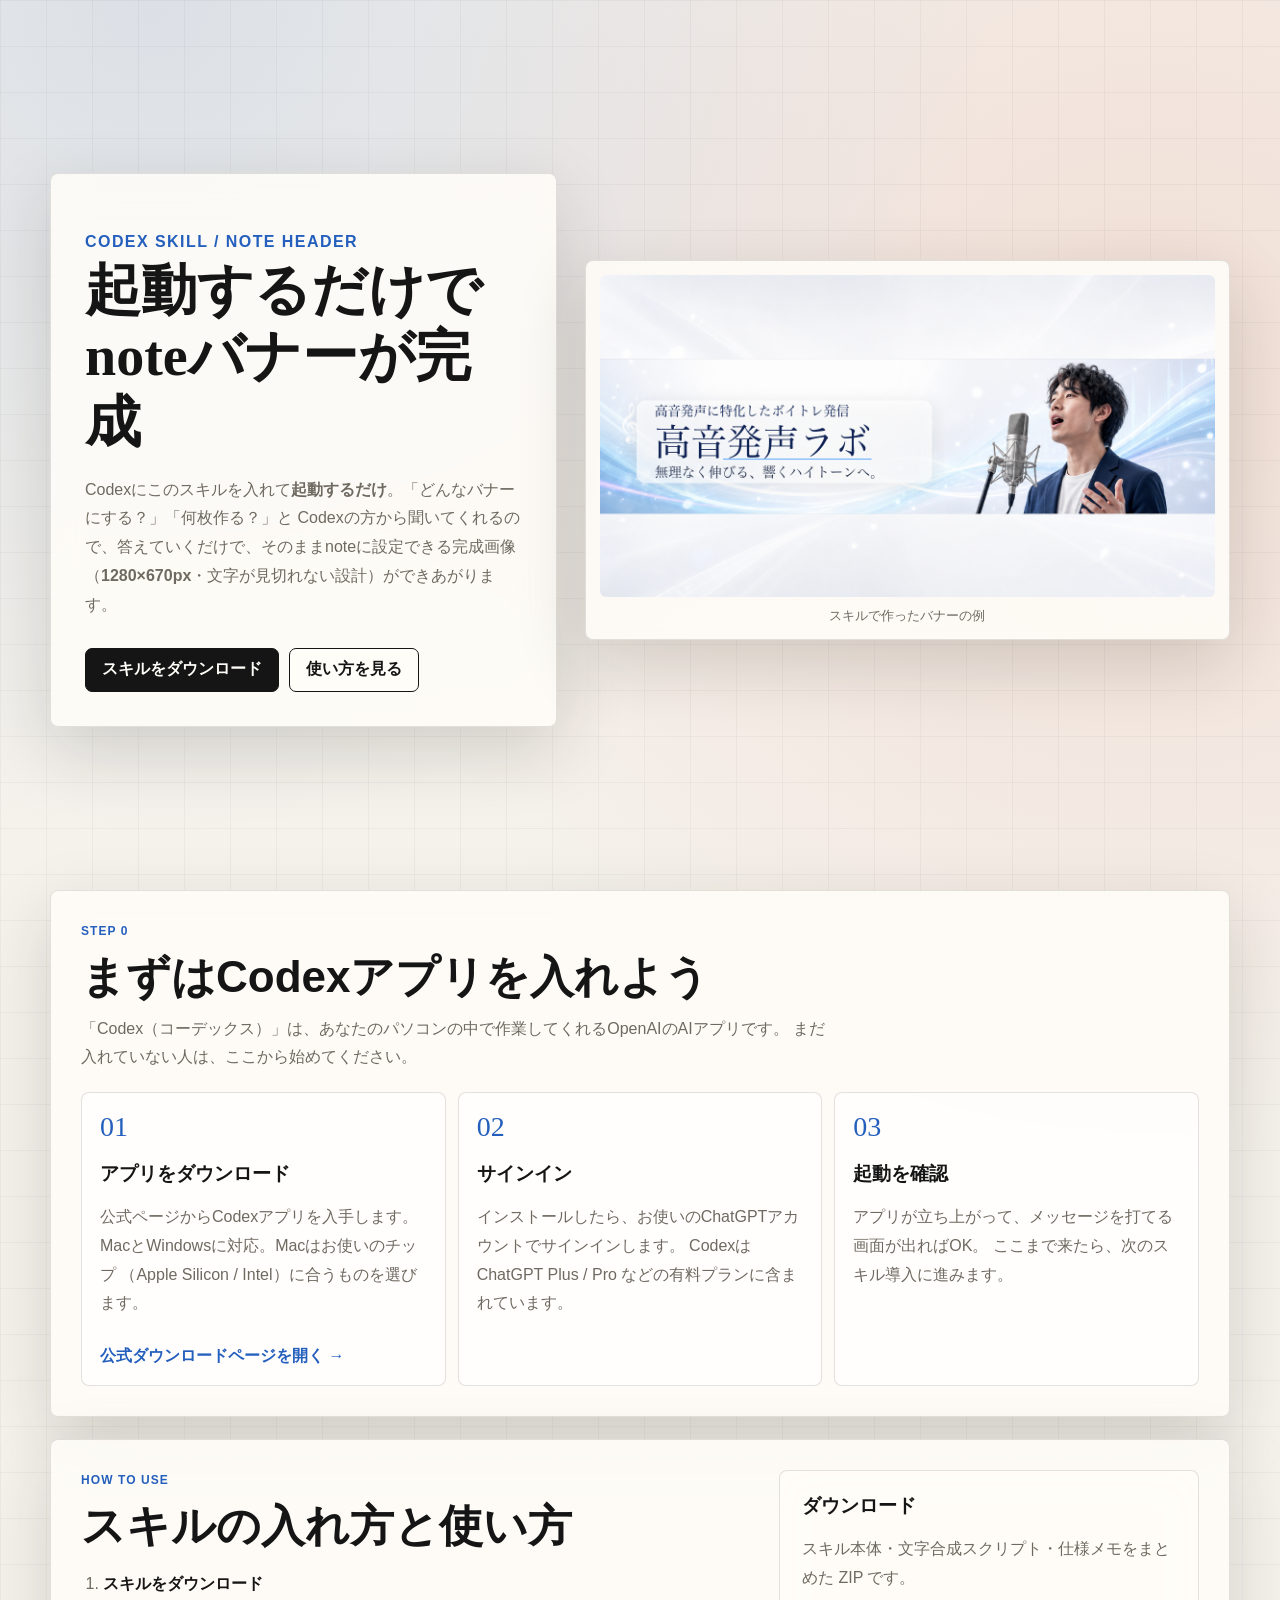
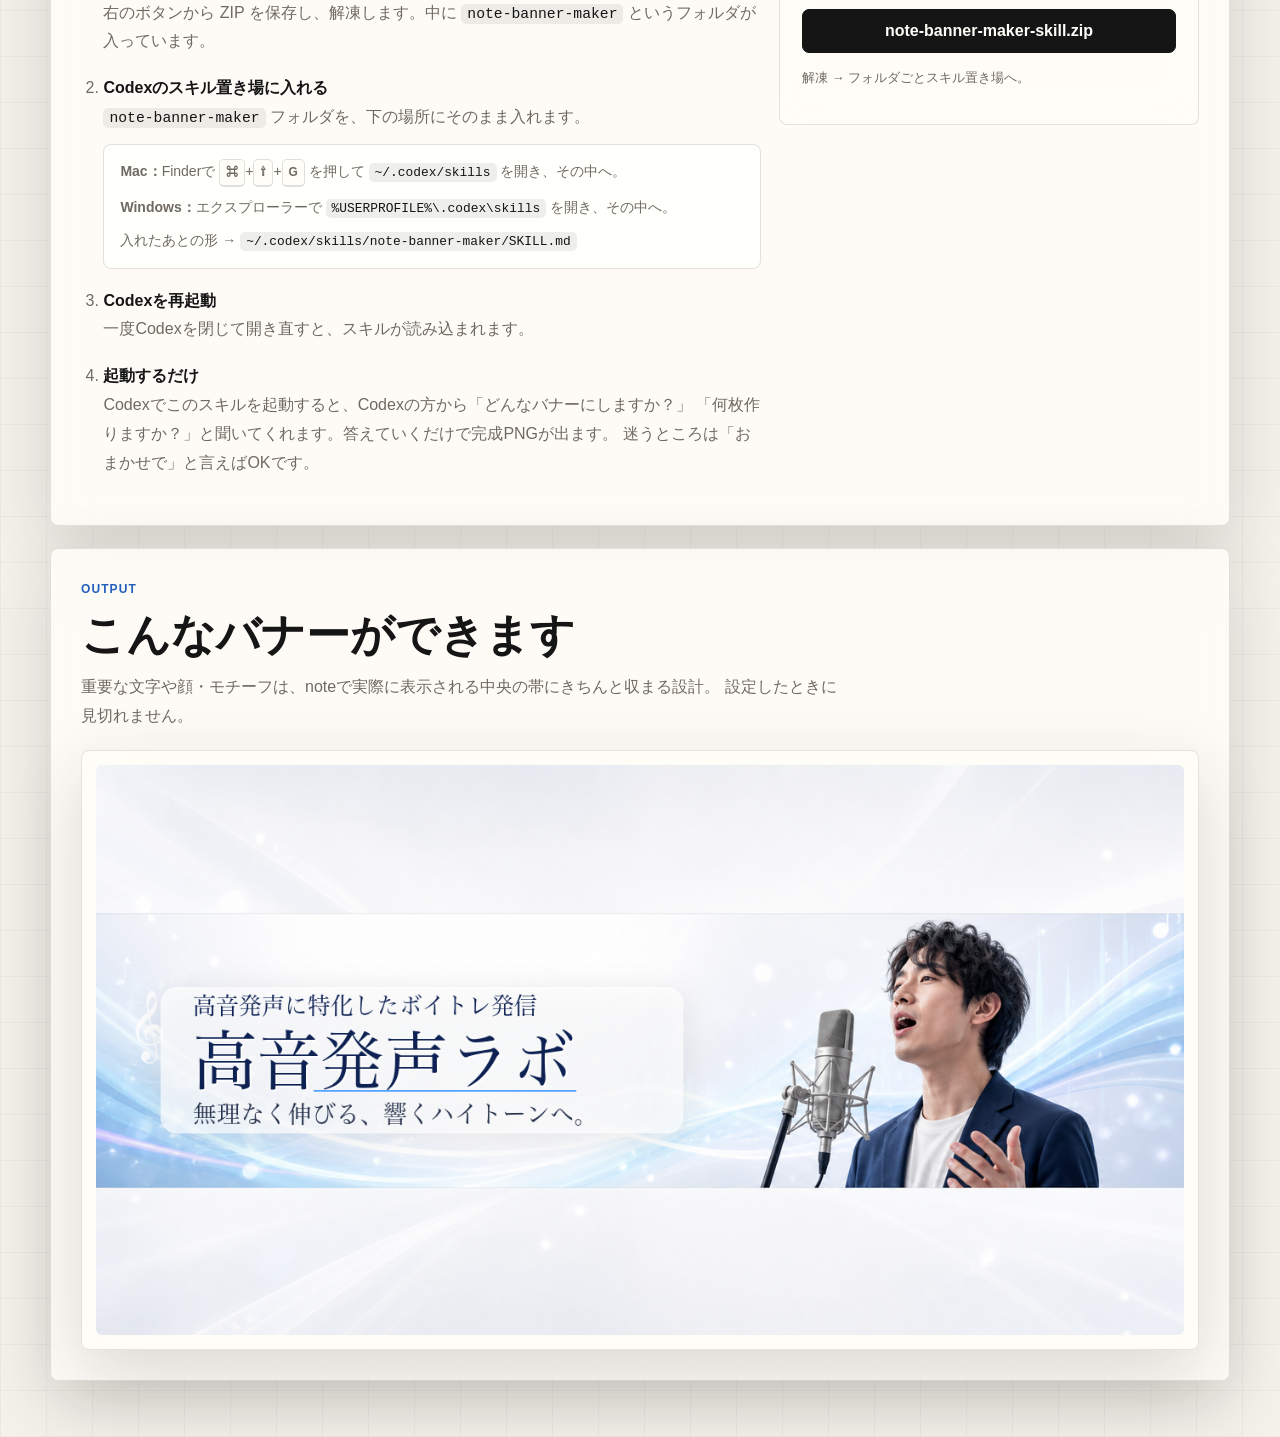
==== index.html @ 2306c365 "Make skill auto-start hearing, swap to adjusted banner, fix hero h1 スキル起動時にCodex側からヒアリング→枚数確認を始める挙動に" ====
<!doctype html>
<html lang="ja">
  <head>
    <meta charset="UTF-8" />
    <meta name="viewport" content="width=device-width, initial-scale=1.0" />
    <meta
      http-equiv="Content-Security-Policy"
      content="default-src 'self'; script-src 'none'; style-src 'self'; img-src 'self' data: blob:; object-src 'none'; base-uri 'self'; form-action 'none'"
    />
    <title>noteバナー生成 Codexスキル</title>
    <link rel="stylesheet" href="./styles.css" />
  </head>
  <body>
    <main>
      <section class="hero">
        <div class="hero-copy">
          <p class="eyebrow">Codex Skill / note Header</p>
          <h1>起動するだけで<br />noteバナーが完成</h1>
          <p>
            Codexにこのスキルを入れて<strong>起動するだけ</strong>。「どんなバナーにする？」「何枚作る？」と
            Codexの方から聞いてくれるので、答えていくだけで、そのままnoteに設定できる完成画像
            （<strong>1280×670px</strong>・文字が見切れない設計）ができあがります。
          </p>
          <div class="hero-actions">
            <a class="button dark" href="./downloads/note-banner-maker-skill.zip" download>スキルをダウンロード</a>
            <a class="button" href="#start">使い方を見る</a>
          </div>
        </div>
        <figure class="hero-preview">
          <img src="./sample-output/voice-training-sample.png" alt="noteバナー生成サンプル" />
          <figcaption>スキルで作ったバナーの例</figcaption>
        </figure>
      </section>

      <section class="section">
        <div class="section-heading">
          <p class="eyebrow">Step 0</p>
          <h2>まずはCodexアプリを入れよう</h2>
          <p class="lead">
            「Codex（コーデックス）」は、あなたのパソコンの中で作業してくれるOpenAIのAIアプリです。
            まだ入れていない人は、ここから始めてください。
          </p>
        </div>
        <div class="cards">
          <article>
            <span>01</span>
            <h3>アプリをダウンロード</h3>
            <p>
              公式ページからCodexアプリを入手します。MacとWindowsに対応。Macはお使いのチップ
              （Apple Silicon / Intel）に合うものを選びます。
            </p>
            <a class="textlink" href="https://chatgpt.com/ja-JP/codex/" target="_blank" rel="noopener noreferrer">公式ダウンロードページを開く →</a>
          </article>
          <article>
            <span>02</span>
            <h3>サインイン</h3>
            <p>
              インストールしたら、お使いのChatGPTアカウントでサインインします。
              Codexは ChatGPT Plus / Pro などの有料プランに含まれています。
            </p>
          </article>
          <article>
            <span>03</span>
            <h3>起動を確認</h3>
            <p>
              アプリが立ち上がって、メッセージを打てる画面が出ればOK。
              ここまで来たら、次のスキル導入に進みます。
            </p>
          </article>
        </div>
      </section>

      <section id="start" class="section split">
        <div>
          <p class="eyebrow">How to use</p>
          <h2>スキルの入れ方と使い方</h2>
          <ol class="steps">
            <li>
              <strong>スキルをダウンロード</strong><br />
              右のボタンから ZIP を保存し、解凍します。中に <code>note-banner-maker</code>
              というフォルダが入っています。
            </li>
            <li>
              <strong>Codexのスキル置き場に入れる</strong><br />
              <code>note-banner-maker</code> フォルダを、下の場所にそのまま入れます。
              <div class="path-box">
                <p><b>Mac：</b>Finderで <kbd>⌘</kbd>+<kbd>⇧</kbd>+<kbd>G</kbd> を押して
                <code>~/.codex/skills</code> を開き、その中へ。</p>
                <p><b>Windows：</b>エクスプローラーで
                <code>%USERPROFILE%\.codex\skills</code> を開き、その中へ。</p>
                <p class="path-note">入れたあとの形 → <code>~/.codex/skills/note-banner-maker/SKILL.md</code></p>
              </div>
            </li>
            <li>
              <strong>Codexを再起動</strong><br />
              一度Codexを閉じて開き直すと、スキルが読み込まれます。
            </li>
            <li>
              <strong>起動するだけ</strong><br />
              Codexでこのスキルを起動すると、Codexの方から「どんなバナーにしますか？」
              「何枚作りますか？」と聞いてくれます。答えていくだけで完成PNGが出ます。
              迷うところは「おまかせで」と言えばOKです。
            </li>
          </ol>
        </div>
        <div class="download-card">
          <h3>ダウンロード</h3>
          <p>スキル本体・文字合成スクリプト・仕様メモをまとめた ZIP です。</p>
          <a class="button dark full" href="./downloads/note-banner-maker-skill.zip" download>note-banner-maker-skill.zip</a>
          <p class="path-note">解凍 → フォルダごとスキル置き場へ。</p>
        </div>
      </section>

      <section class="section">
        <div class="section-heading">
          <p class="eyebrow">Output</p>
          <h2>こんなバナーができます</h2>
          <p class="lead">
            重要な文字や顔・モチーフは、noteで実際に表示される中央の帯にきちんと収まる設計。
            設定したときに見切れません。
          </p>
        </div>
        <figure class="output-preview">
          <img src="./sample-output/voice-training-sample.png" alt="完成バナーのサンプル" />
        </figure>
      </section>
    </main>
  </body>
</html>
---- styles.css ----
:root {
  --bg: #f5f2ec;
  --paper: #fffdf8;
  --ink: #151515;
  --muted: #6f6a61;
  --line: rgba(21, 21, 21, 0.12);
  --blue: #245fbd;
  --shadow: 0 24px 70px rgba(34, 28, 20, 0.16);
}

* {
  box-sizing: border-box;
}

body {
  margin: 0;
  color: var(--ink);
  background:
    linear-gradient(90deg, rgba(21, 21, 21, 0.035) 1px, transparent 1px) 0 0 / 46px 46px,
    linear-gradient(rgba(21, 21, 21, 0.035) 1px, transparent 1px) 0 0 / 46px 46px,
    radial-gradient(circle at 12% 0%, rgba(36, 95, 189, 0.12), transparent 26%),
    radial-gradient(circle at 90% 12%, rgba(211, 80, 54, 0.12), transparent 28%),
    var(--bg);
  font-family: "Hiragino Kaku Gothic ProN", "Yu Gothic", sans-serif;
}

main {
  width: min(1180px, calc(100vw - 32px));
  margin: 0 auto;
  padding: 32px 0 56px;
}

.hero {
  display: grid;
  grid-template-columns: minmax(0, 0.88fr) minmax(420px, 1.12fr);
  align-items: center;
  gap: 28px;
  min-height: calc(100vh - 64px);
}

.hero-copy,
.section,
.hero-preview,
.download-card,
.output-preview {
  border: 1px solid var(--line);
  border-radius: 8px;
  background: rgba(255, 253, 248, 0.86);
  box-shadow: var(--shadow);
  backdrop-filter: blur(18px);
}

.hero-copy {
  padding: 34px;
}

.eyebrow {
  margin: 0 0 8px;
  color: var(--blue);
  font-size: 12px;
  font-weight: 900;
  letter-spacing: 0.09em;
  text-transform: uppercase;
}

h1,
h2,
h3,
p {
  letter-spacing: 0;
}

h1 {
  margin: 0;
  font-family: Georgia, "Hiragino Mincho ProN", serif;
  font-size: clamp(32px, 5vw, 56px);
  line-height: 1.18;
  font-weight: 600;
}

h2 {
  margin: 0;
  font-size: clamp(27px, 3.5vw, 44px);
  line-height: 1.18;
}

h3 {
  margin: 0;
  font-size: 19px;
}

p,
li {
  color: var(--muted);
  line-height: 1.8;
}

.hero-copy p {
  margin: 20px 0 0;
  font-size: 16px;
}

.hero-actions {
  display: flex;
  flex-wrap: wrap;
  gap: 10px;
  margin-top: 28px;
}

.button,
button {
  display: inline-flex;
  align-items: center;
  justify-content: center;
  min-height: 44px;
  padding: 0 16px;
  border: 1px solid var(--ink);
  border-radius: 7px;
  background: var(--paper);
  color: var(--ink);
  cursor: pointer;
  font: inherit;
  font-weight: 900;
  text-decoration: none;
}

.button.dark,
button.dark {
  background: var(--ink);
  color: var(--paper);
}

.button.full {
  width: 100%;
}

.hero-preview {
  margin: 0;
  padding: 14px;
}

.hero-preview img,
.output-preview img {
  display: block;
  width: 100%;
  border-radius: 6px;
}

.hero-preview figcaption {
  margin-top: 10px;
  text-align: center;
  font-size: 13px;
  color: var(--muted);
}

.output-preview {
  margin: 18px 0 0;
  padding: 14px;
}

.section {
  margin-top: 22px;
  padding: 30px;
}

.section-heading {
  max-width: 760px;
  margin-bottom: 20px;
}

.cards {
  display: grid;
  grid-template-columns: repeat(3, 1fr);
  gap: 12px;
}

.cards article {
  display: flex;
  flex-direction: column;
  border: 1px solid var(--line);
  border-radius: 8px;
  background: rgba(255, 255, 255, 0.56);
  padding: 18px;
}

.cards span {
  display: inline-flex;
  margin-bottom: 18px;
  color: var(--blue);
  font-family: Georgia, serif;
  font-size: 28px;
}

.textlink {
  margin-top: auto;
  padding-top: 12px;
  color: var(--blue);
  font-weight: 900;
  text-decoration: none;
}

.textlink:hover {
  text-decoration: underline;
}

.split {
  display: grid;
  grid-template-columns: 1fr 420px;
  gap: 18px;
  align-items: start;
}

.steps {
  margin: 18px 0 0;
  padding-left: 1.4em;
}

.steps li {
  margin-bottom: 18px;
}

.steps strong {
  color: var(--ink);
}

.download-card {
  padding: 22px;
  box-shadow: none;
}

.lead {
  margin-top: 12px;
  font-size: 16px;
}

code {
  padding: 2px 6px;
  border-radius: 5px;
  background: rgba(21, 21, 21, 0.07);
  font-family: "SFMono-Regular", Menlo, Consolas, monospace;
  font-size: 0.92em;
  color: var(--ink);
}

kbd {
  display: inline-block;
  min-width: 20px;
  padding: 2px 6px;
  border: 1px solid var(--line);
  border-bottom-width: 2px;
  border-radius: 5px;
  background: var(--paper);
  font-family: inherit;
  font-size: 0.85em;
  font-weight: 900;
  text-align: center;
}

.path-box {
  margin-top: 12px;
  padding: 14px 16px;
  border: 1px solid var(--line);
  border-radius: 8px;
  background: rgba(255, 255, 255, 0.62);
}

.path-box p {
  margin: 0 0 8px;
  font-size: 14px;
}

.path-box p:last-child {
  margin-bottom: 0;
}

.path-note {
  color: var(--muted);
  font-size: 13px;
}

@media (max-width: 920px) {
  .hero,
  .split {
    grid-template-columns: 1fr;
  }

  .hero {
    min-height: auto;
  }

  .cards {
    grid-template-columns: 1fr;
  }
}

@media (max-width: 560px) {
  main {
    width: min(100vw - 18px, 560px);
    padding-top: 9px;
  }

  .hero-copy,
  .section {
    padding: 20px;
  }
}
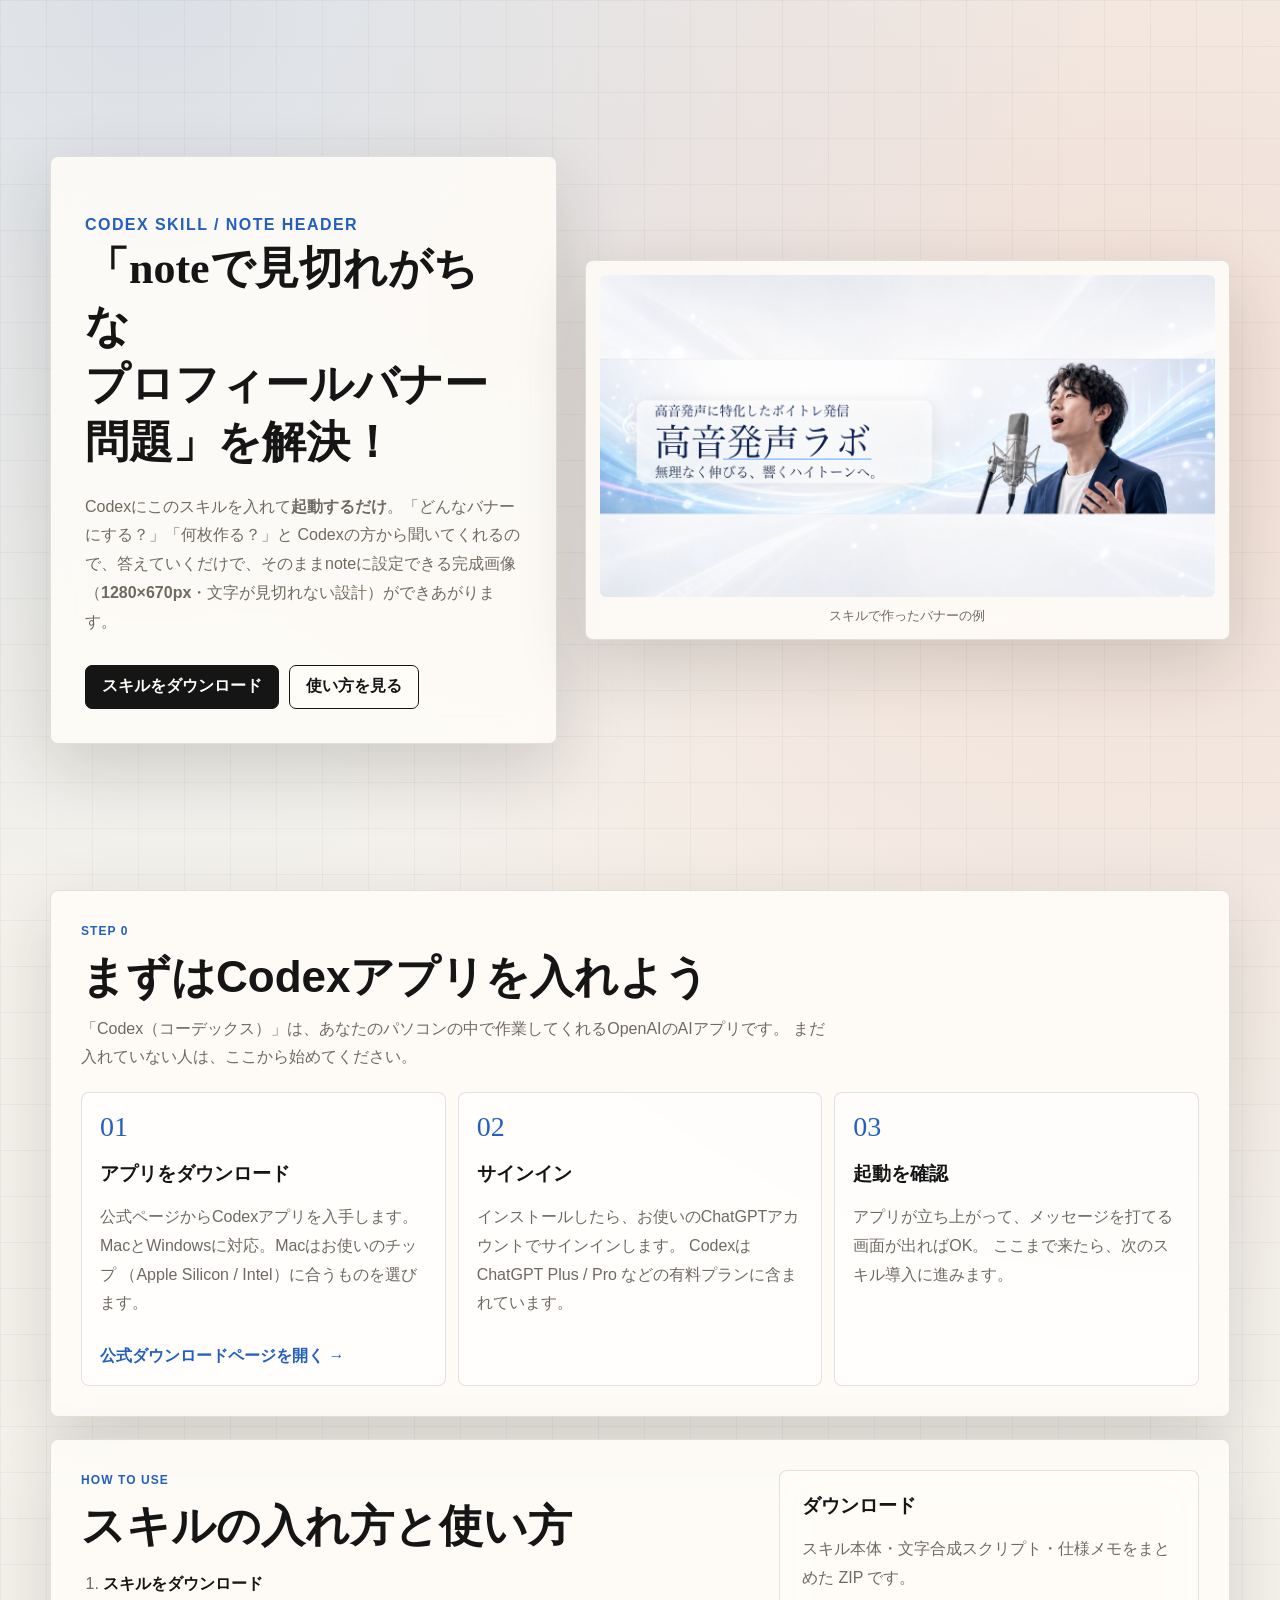
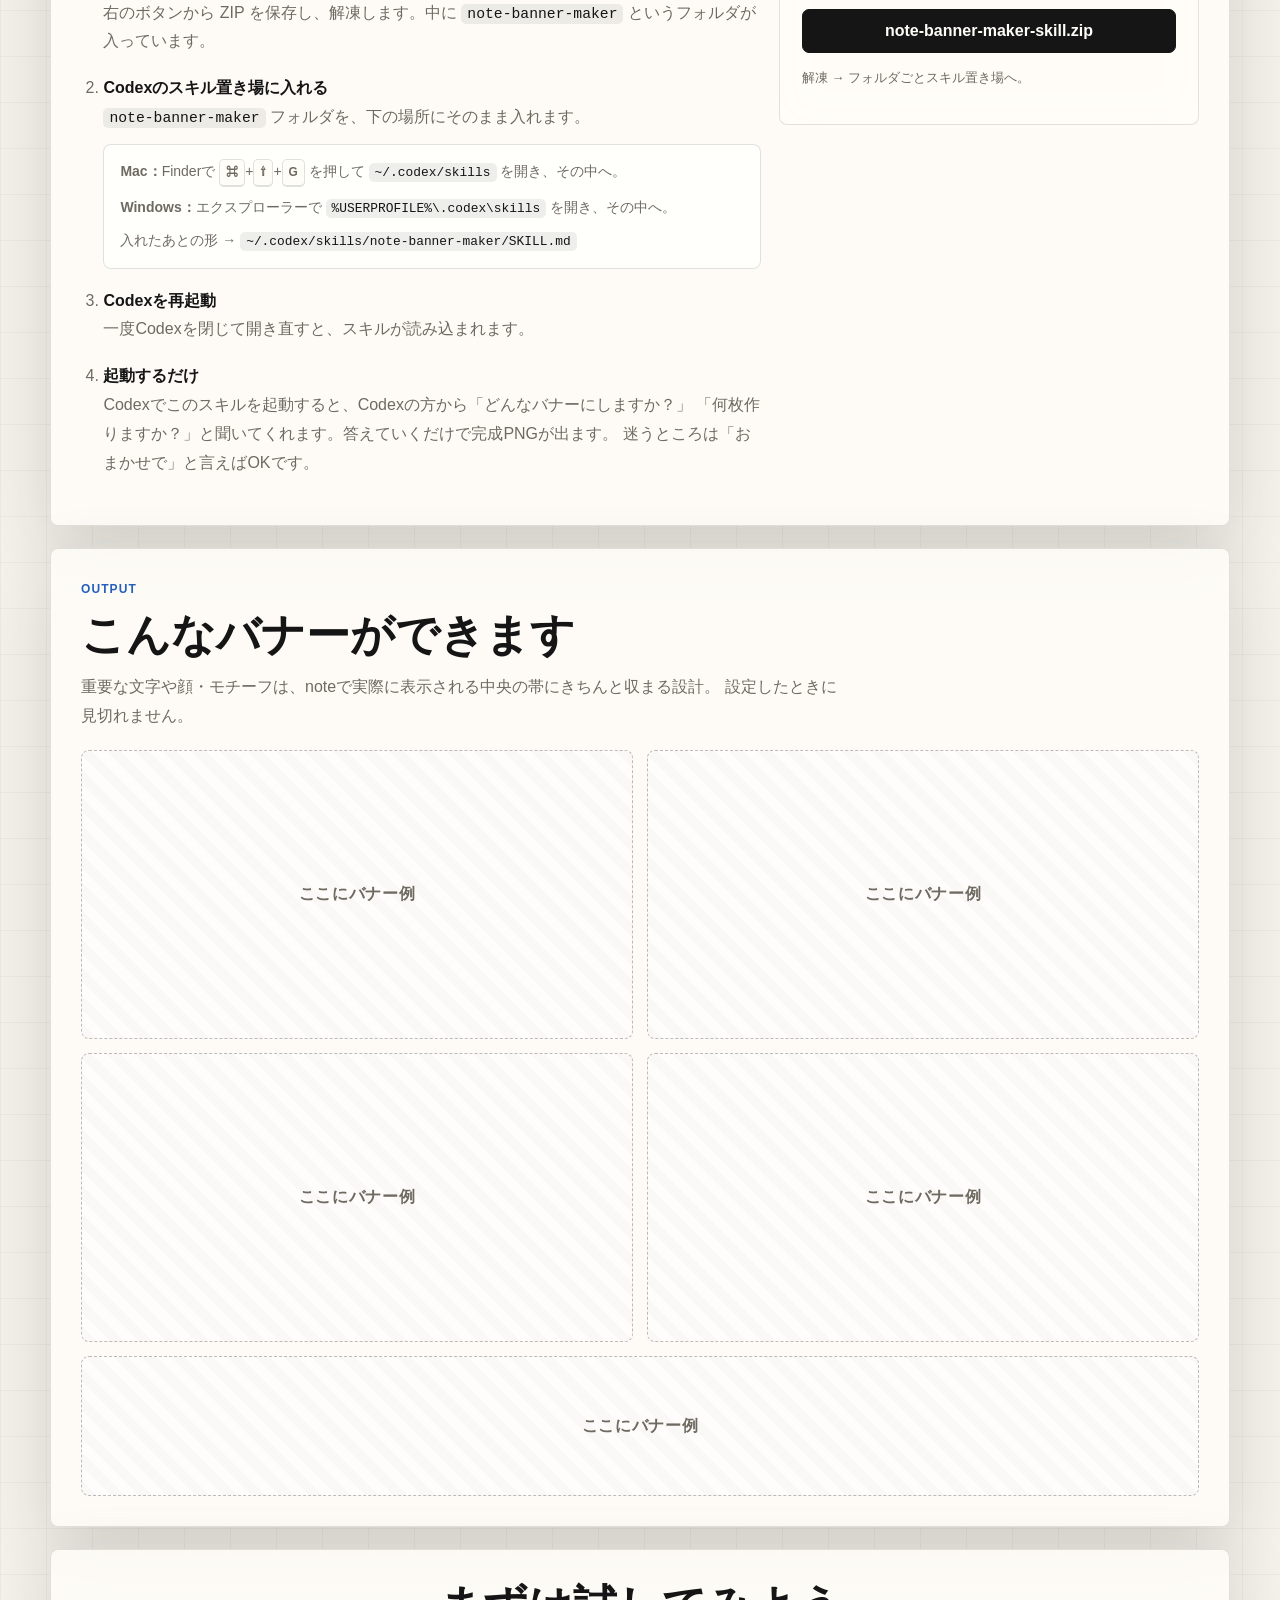
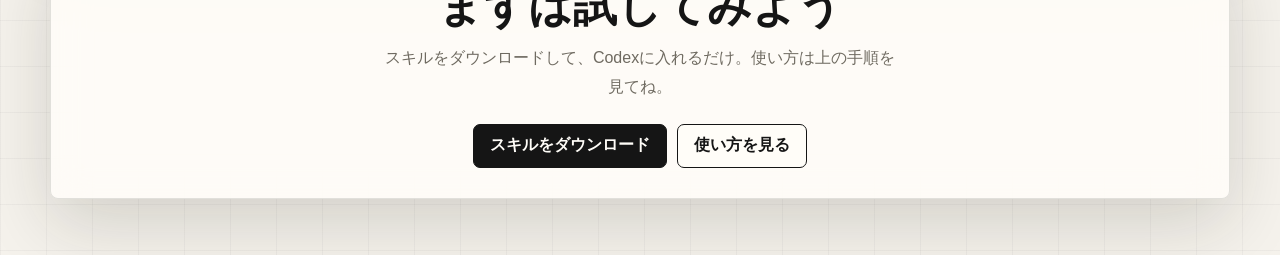
==== commit 02746276: "Update hero copy, swap output to 5-slot gallery, add closing CTA ヒーローh1を「見切れがちなバナー問題を解決」に変更。 完成サンプル1" ====
--- a/index.html
+++ b/index.html
@@ -15,7 +15,7 @@
       <section class="hero">
         <div class="hero-copy">
           <p class="eyebrow">Codex Skill / note Header</p>
-          <h1>起動するだけで<br />noteバナーが完成</h1>
+          <h1>「noteで見切れがちな<br />プロフィールバナー問題」を解決！</h1>
           <p>
             Codexにこのスキルを入れて<strong>起動するだけ</strong>。「どんなバナーにする？」「何枚作る？」と
             Codexの方から聞いてくれるので、答えていくだけで、そのままnoteに設定できる完成画像
@@ -120,9 +120,22 @@
             設定したときに見切れません。
           </p>
         </div>
-        <figure class="output-preview">
-          <img src="./sample-output/voice-training-sample.png" alt="完成バナーのサンプル" />
-        </figure>
+        <div class="gallery">
+          <div class="gallery-item">ここにバナー例</div>
+          <div class="gallery-item">ここにバナー例</div>
+          <div class="gallery-item">ここにバナー例</div>
+          <div class="gallery-item">ここにバナー例</div>
+          <div class="gallery-item">ここにバナー例</div>
+        </div>
+      </section>
+
+      <section class="section cta">
+        <h2>まずは試してみよう</h2>
+        <p class="lead">スキルをダウンロードして、Codexに入れるだけ。使い方は上の手順を見てね。</p>
+        <div class="cta-actions">
+          <a class="button dark" href="./downloads/note-banner-maker-skill.zip" download>スキルをダウンロード</a>
+          <a class="button" href="#start">使い方を見る</a>
+        </div>
       </section>
     </main>
   </body>
--- a/styles.css
+++ b/styles.css
@@ -41,8 +41,7 @@
 .hero-copy,
 .section,
 .hero-preview,
-.download-card,
-.output-preview {
+.download-card {
   border: 1px solid var(--line);
   border-radius: 8px;
   background: rgba(255, 253, 248, 0.86);
@@ -73,8 +72,8 @@
 h1 {
   margin: 0;
   font-family: Georgia, "Hiragino Mincho ProN", serif;
-  font-size: clamp(32px, 5vw, 56px);
-  line-height: 1.18;
+  font-size: clamp(25px, 4vw, 44px);
+  line-height: 1.32;
   font-weight: 600;
 }
 
@@ -139,8 +138,7 @@
   padding: 14px;
 }
 
-.hero-preview img,
-.output-preview img {
+.hero-preview img {
   display: block;
   width: 100%;
   border-radius: 6px;
@@ -153,9 +151,52 @@
   color: var(--muted);
 }
 
-.output-preview {
-  margin: 18px 0 0;
-  padding: 14px;
+.gallery {
+  display: grid;
+  grid-template-columns: repeat(2, 1fr);
+  gap: 14px;
+}
+
+.gallery-item {
+  display: flex;
+  align-items: center;
+  justify-content: center;
+  aspect-ratio: 1280 / 670;
+  border: 1px dashed rgba(21, 21, 21, 0.28);
+  border-radius: 8px;
+  background:
+    repeating-linear-gradient(
+      45deg,
+      rgba(21, 21, 21, 0.018) 0 10px,
+      transparent 10px 20px
+    ),
+    rgba(255, 255, 255, 0.5);
+  color: var(--muted);
+  font-weight: 900;
+  letter-spacing: 0.04em;
+}
+
+.gallery-item:nth-child(5) {
+  grid-column: 1 / -1;
+  aspect-ratio: auto;
+  min-height: 140px;
+}
+
+.cta {
+  text-align: center;
+}
+
+.cta .lead {
+  margin: 12px auto 0;
+  max-width: 520px;
+}
+
+.cta-actions {
+  display: flex;
+  flex-wrap: wrap;
+  justify-content: center;
+  gap: 10px;
+  margin-top: 22px;
 }
 
 .section {
@@ -288,7 +329,8 @@
     min-height: auto;
   }
 
-  .cards {
+  .cards,
+  .gallery {
     grid-template-columns: 1fr;
   }
 }
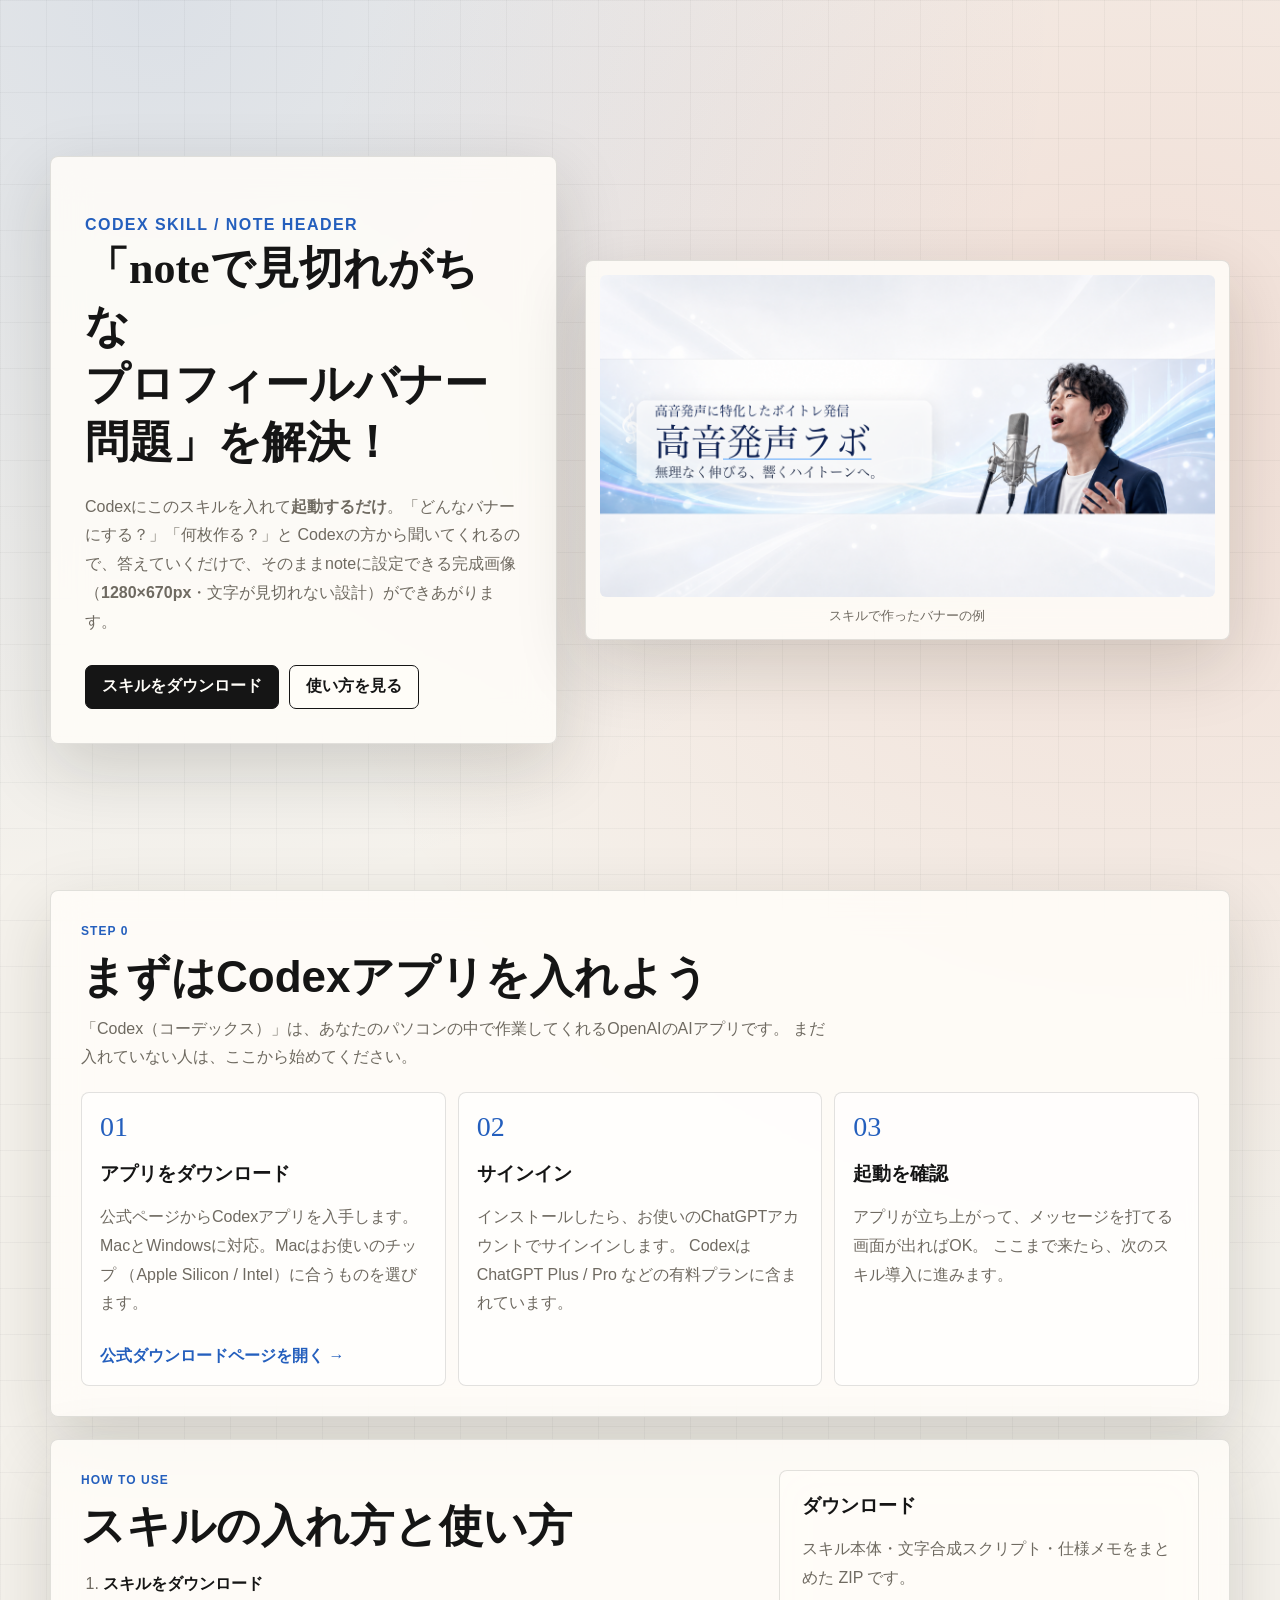
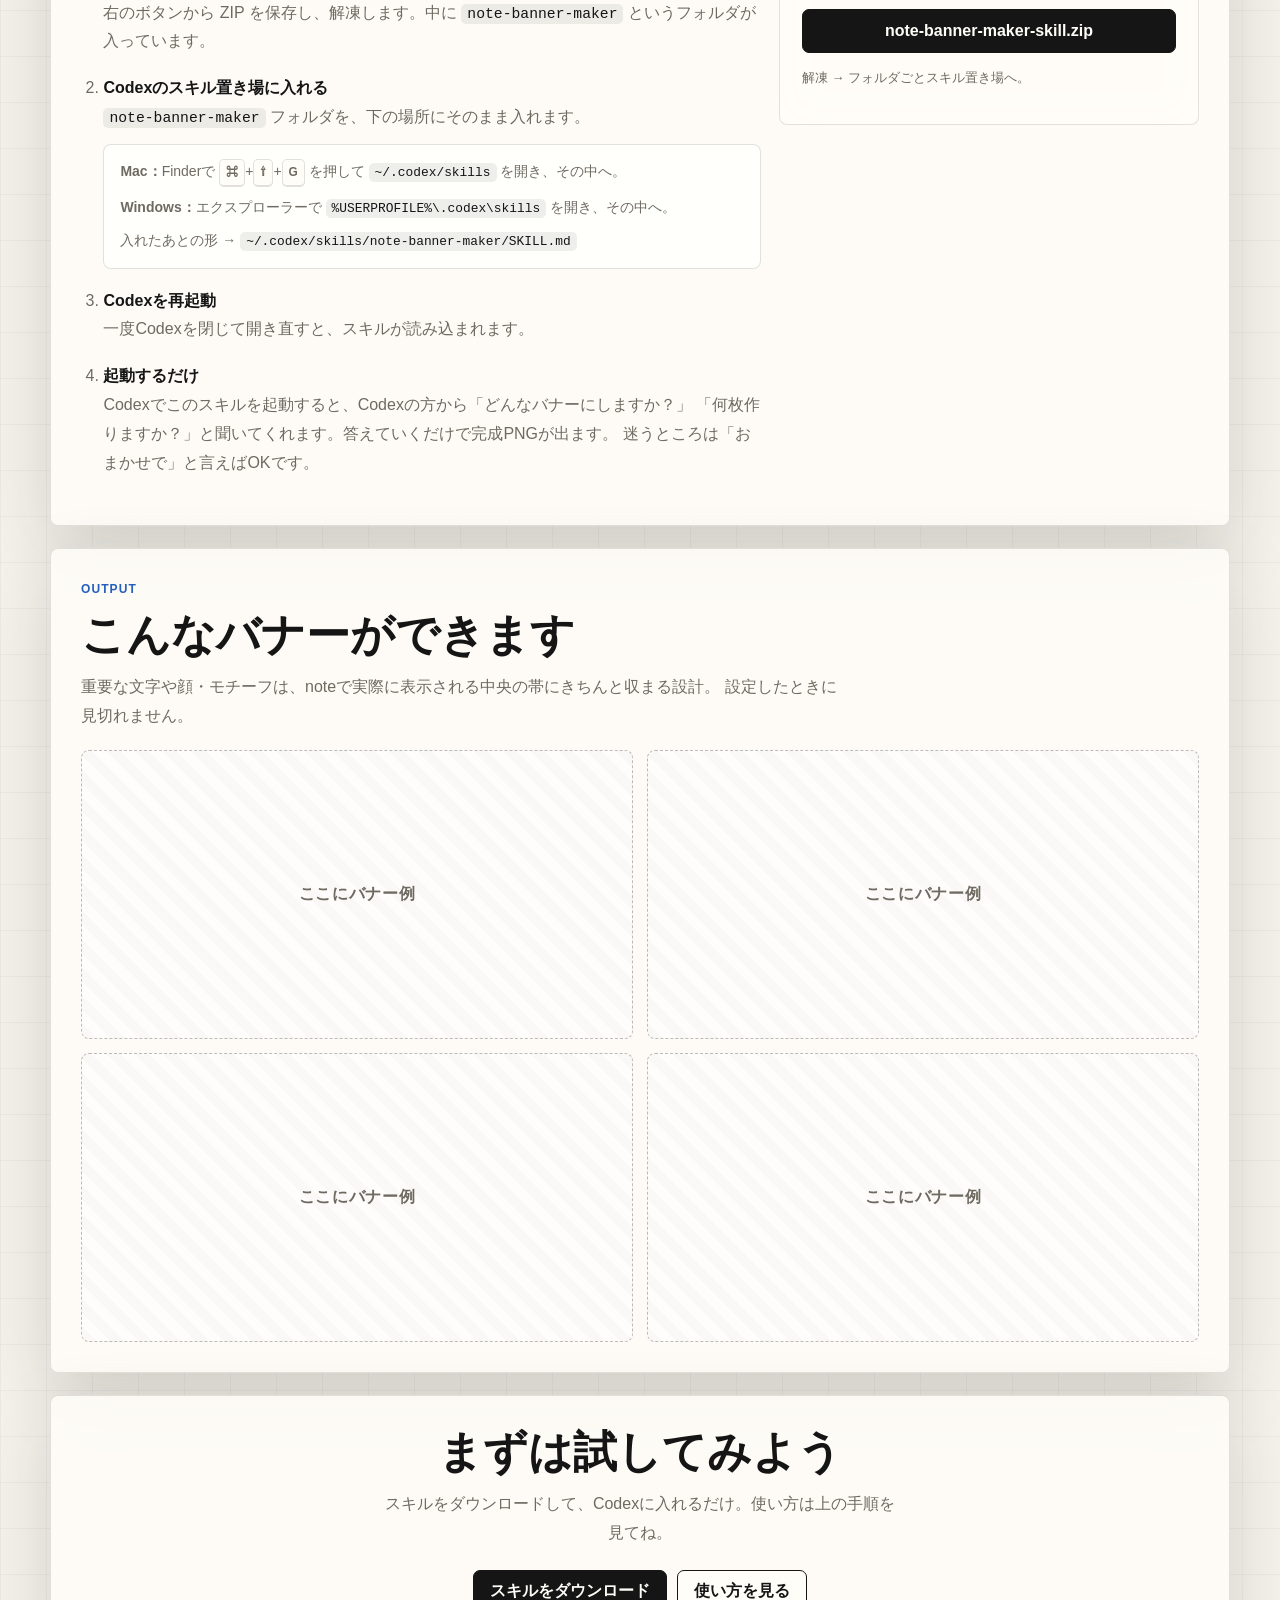
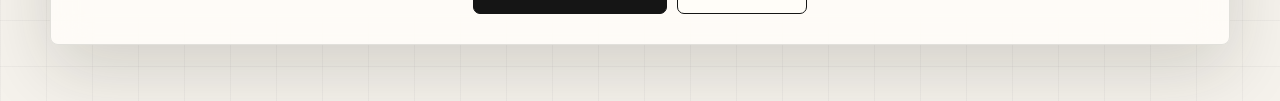
==== commit 3e89f7ee: "Reduce banner gallery to 4 even slots 5枠目の全幅プレースホルダーが浮くため、ギャラリーを4枠（2×2）に。  Co-Authored-By: Claude Op" ====
--- a/index.html
+++ b/index.html
@@ -125,7 +125,6 @@
           <div class="gallery-item">ここにバナー例</div>
           <div class="gallery-item">ここにバナー例</div>
           <div class="gallery-item">ここにバナー例</div>
-          <div class="gallery-item">ここにバナー例</div>
         </div>
       </section>
 
--- a/styles.css
+++ b/styles.css
@@ -176,12 +176,6 @@
   letter-spacing: 0.04em;
 }
 
-.gallery-item:nth-child(5) {
-  grid-column: 1 / -1;
-  aspect-ratio: auto;
-  min-height: 140px;
-}
-
 .cta {
   text-align: center;
 }
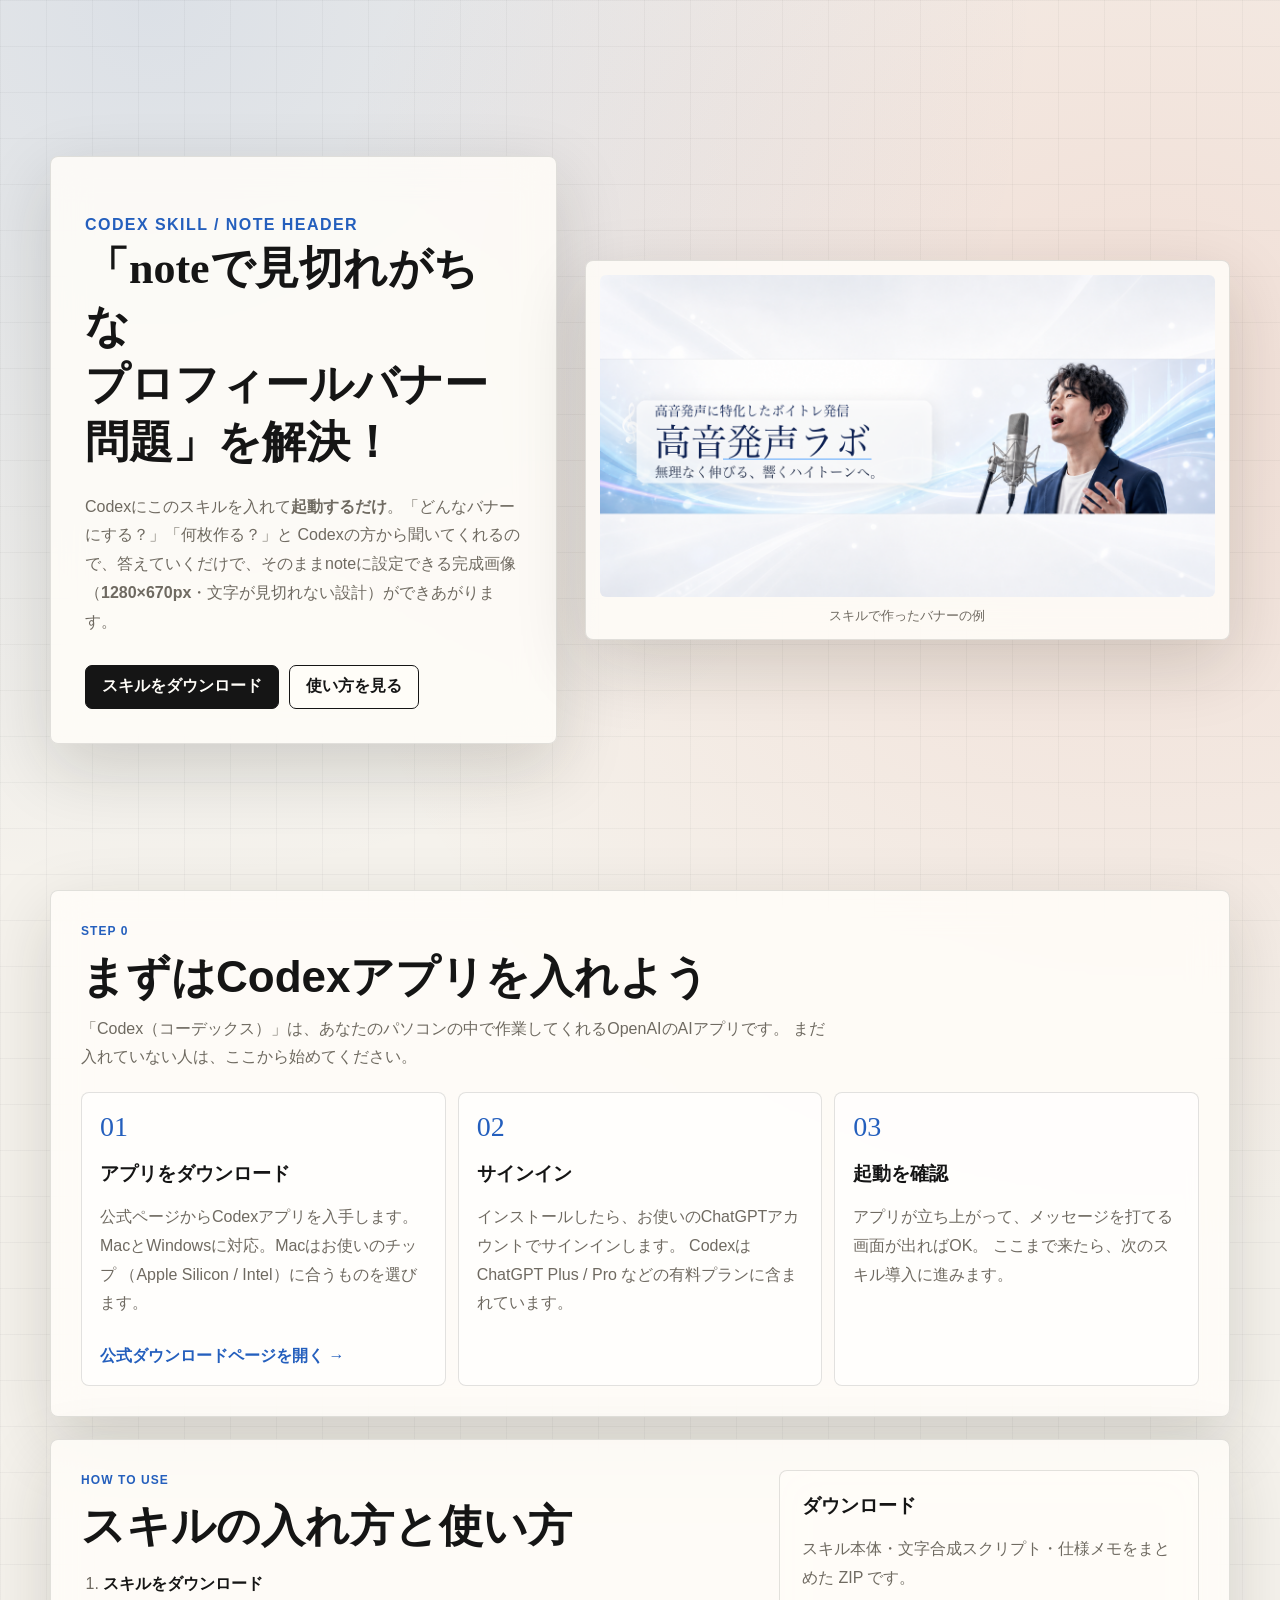
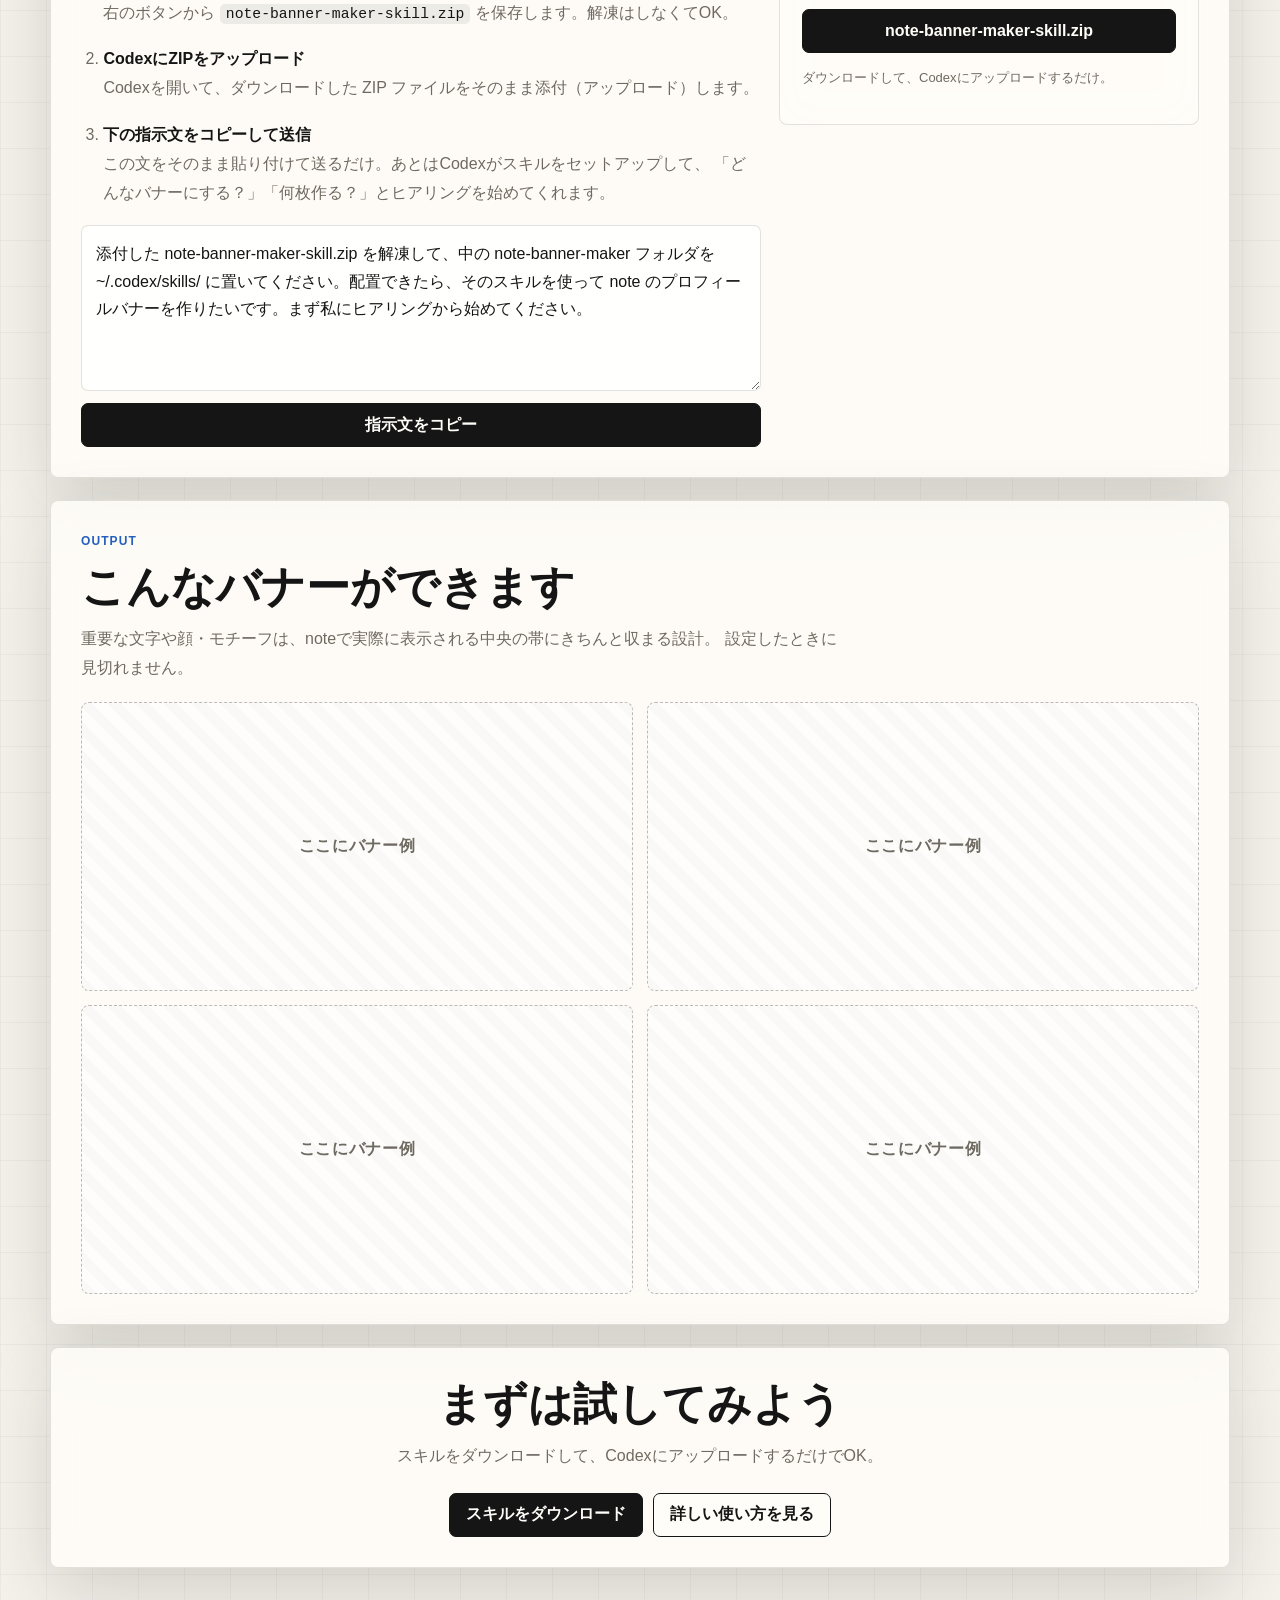
==== commit 8d463345: "Switch install flow to ZIP-upload + copyable prompt, add usage guide page スキル導入を「手動フォルダ配置」から「CodexにZ" ====
--- a/index.html
+++ b/index.html
@@ -5,7 +5,7 @@
     <meta name="viewport" content="width=device-width, initial-scale=1.0" />
     <meta
       http-equiv="Content-Security-Policy"
-      content="default-src 'self'; script-src 'none'; style-src 'self'; img-src 'self' data: blob:; object-src 'none'; base-uri 'self'; form-action 'none'"
+      content="default-src 'self'; script-src 'self'; style-src 'self'; img-src 'self' data: blob:; object-src 'none'; base-uri 'self'; form-action 'none'"
     />
     <title>noteバナー生成 Codexスキル</title>
     <link rel="stylesheet" href="./styles.css" />
@@ -23,7 +23,7 @@
           </p>
           <div class="hero-actions">
             <a class="button dark" href="./downloads/note-banner-maker-skill.zip" download>スキルをダウンロード</a>
-            <a class="button" href="#start">使い方を見る</a>
+            <a class="button" href="./usage.html">使い方を見る</a>
           </div>
         </div>
         <figure class="hero-preview">
@@ -77,37 +77,28 @@
           <ol class="steps">
             <li>
               <strong>スキルをダウンロード</strong><br />
-              右のボタンから ZIP を保存し、解凍します。中に <code>note-banner-maker</code>
-              というフォルダが入っています。
+              右のボタンから <code>note-banner-maker-skill.zip</code> を保存します。解凍はしなくてOK。
             </li>
             <li>
-              <strong>Codexのスキル置き場に入れる</strong><br />
-              <code>note-banner-maker</code> フォルダを、下の場所にそのまま入れます。
-              <div class="path-box">
-                <p><b>Mac：</b>Finderで <kbd>⌘</kbd>+<kbd>⇧</kbd>+<kbd>G</kbd> を押して
-                <code>~/.codex/skills</code> を開き、その中へ。</p>
-                <p><b>Windows：</b>エクスプローラーで
-                <code>%USERPROFILE%\.codex\skills</code> を開き、その中へ。</p>
-                <p class="path-note">入れたあとの形 → <code>~/.codex/skills/note-banner-maker/SKILL.md</code></p>
-              </div>
+              <strong>CodexにZIPをアップロード</strong><br />
+              Codexを開いて、ダウンロードした ZIP ファイルをそのまま添付（アップロード）します。
             </li>
             <li>
-              <strong>Codexを再起動</strong><br />
-              一度Codexを閉じて開き直すと、スキルが読み込まれます。
-            </li>
-            <li>
-              <strong>起動するだけ</strong><br />
-              Codexでこのスキルを起動すると、Codexの方から「どんなバナーにしますか？」
-              「何枚作りますか？」と聞いてくれます。答えていくだけで完成PNGが出ます。
-              迷うところは「おまかせで」と言えばOKです。
+              <strong>下の指示文をコピーして送信</strong><br />
+              この文をそのまま貼り付けて送るだけ。あとはCodexがスキルをセットアップして、
+              「どんなバナーにする？」「何枚作る？」とヒアリングを始めてくれます。
             </li>
           </ol>
+          <div class="prompt-box">
+            <textarea id="copyText" rows="5" readonly>添付した note-banner-maker-skill.zip を解凍して、中の note-banner-maker フォルダを ~/.codex/skills/ に置いてください。配置できたら、そのスキルを使って note のプロフィールバナーを作りたいです。まず私にヒアリングから始めてください。</textarea>
+            <button id="copyPrompt" class="button dark" type="button">指示文をコピー</button>
+          </div>
         </div>
         <div class="download-card">
           <h3>ダウンロード</h3>
           <p>スキル本体・文字合成スクリプト・仕様メモをまとめた ZIP です。</p>
           <a class="button dark full" href="./downloads/note-banner-maker-skill.zip" download>note-banner-maker-skill.zip</a>
-          <p class="path-note">解凍 → フォルダごとスキル置き場へ。</p>
+          <p class="path-note">ダウンロードして、Codexにアップロードするだけ。</p>
         </div>
       </section>
 
@@ -130,12 +121,14 @@
 
       <section class="section cta">
         <h2>まずは試してみよう</h2>
-        <p class="lead">スキルをダウンロードして、Codexに入れるだけ。使い方は上の手順を見てね。</p>
+        <p class="lead">スキルをダウンロードして、CodexにアップロードするだけでOK。</p>
         <div class="cta-actions">
           <a class="button dark" href="./downloads/note-banner-maker-skill.zip" download>スキルをダウンロード</a>
-          <a class="button" href="#start">使い方を見る</a>
+          <a class="button" href="./usage.html">詳しい使い方を見る</a>
         </div>
       </section>
     </main>
+    <div id="toast" class="toast" role="status" aria-live="polite">コピーしました</div>
+    <script src="./script.js"></script>
   </body>
 </html>
--- a/styles.css
+++ b/styles.css
@@ -277,40 +277,69 @@
   color: var(--ink);
 }
 
-kbd {
-  display: inline-block;
-  min-width: 20px;
-  padding: 2px 6px;
-  border: 1px solid var(--line);
-  border-bottom-width: 2px;
-  border-radius: 5px;
-  background: var(--paper);
-  font-family: inherit;
-  font-size: 0.85em;
-  font-weight: 900;
-  text-align: center;
-}
-
-.path-box {
-  margin-top: 12px;
-  padding: 14px 16px;
-  border: 1px solid var(--line);
-  border-radius: 8px;
-  background: rgba(255, 255, 255, 0.62);
-}
-
-.path-box p {
-  margin: 0 0 8px;
-  font-size: 14px;
-}
-
-.path-box p:last-child {
-  margin-bottom: 0;
-}
-
 .path-note {
   color: var(--muted);
   font-size: 13px;
+}
+
+.hearing-list {
+  border: 1px solid var(--line);
+  border-radius: 8px;
+  background: rgba(255, 255, 255, 0.56);
+  padding: 18px 18px 18px 8px;
+}
+
+.hearing-list ol {
+  margin: 0;
+  padding-left: 1.6em;
+}
+
+.hearing-list li {
+  margin-bottom: 10px;
+}
+
+.hearing-list li:last-child {
+  margin-bottom: 0;
+}
+
+.prompt-box {
+  display: grid;
+  gap: 12px;
+  margin-top: 16px;
+}
+
+textarea {
+  width: 100%;
+  resize: vertical;
+  min-height: 130px;
+  border: 1px solid var(--line);
+  border-radius: 7px;
+  padding: 14px;
+  background: rgba(255, 255, 255, 0.72);
+  color: var(--ink);
+  font: inherit;
+  line-height: 1.7;
+}
+
+.toast {
+  position: fixed;
+  right: 24px;
+  bottom: 24px;
+  padding: 12px 16px;
+  border-radius: 999px;
+  background: var(--ink);
+  color: var(--paper);
+  font-weight: 900;
+  opacity: 0;
+  transform: translateY(12px);
+  transition: 0.2s ease;
+  pointer-events: none;
+  z-index: 10;
+}
+
+.toast.show {
+  opacity: 1;
+  transform: translateY(0);
 }
 
 @media (max-width: 920px) {
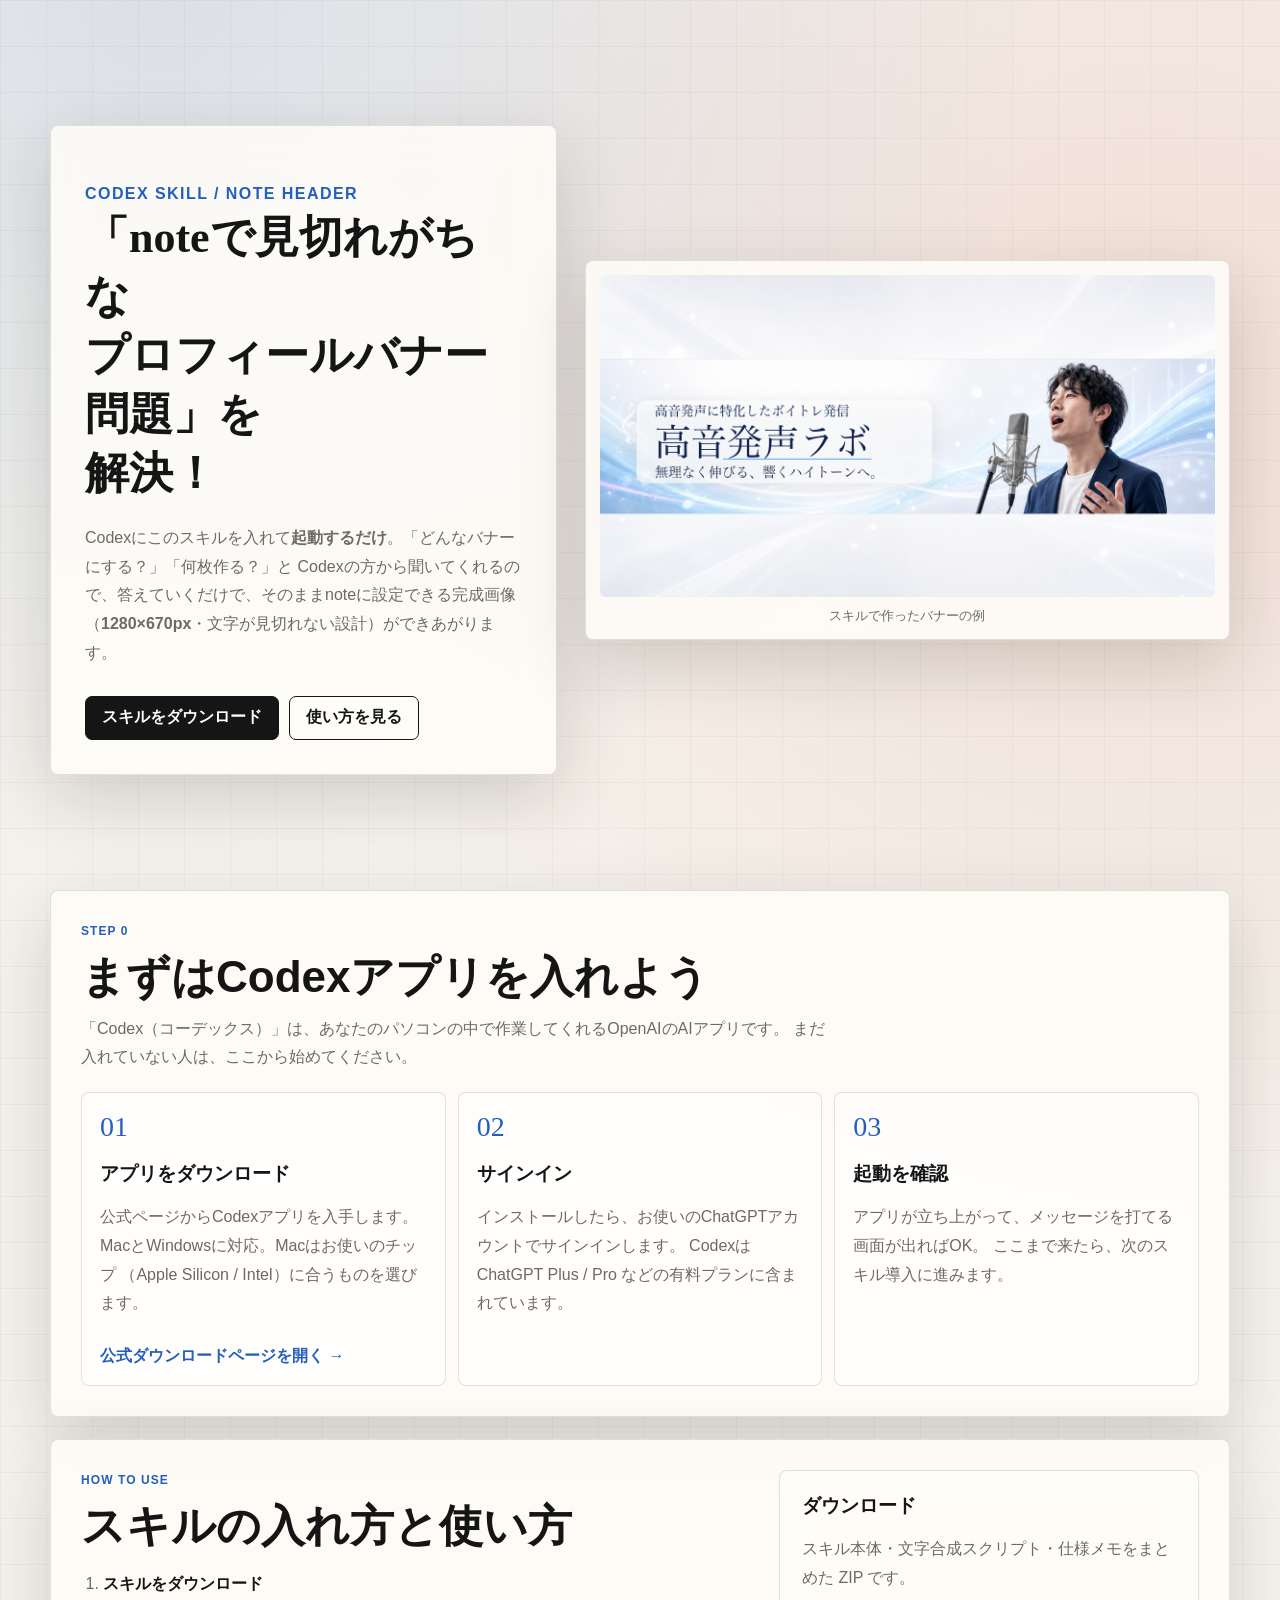
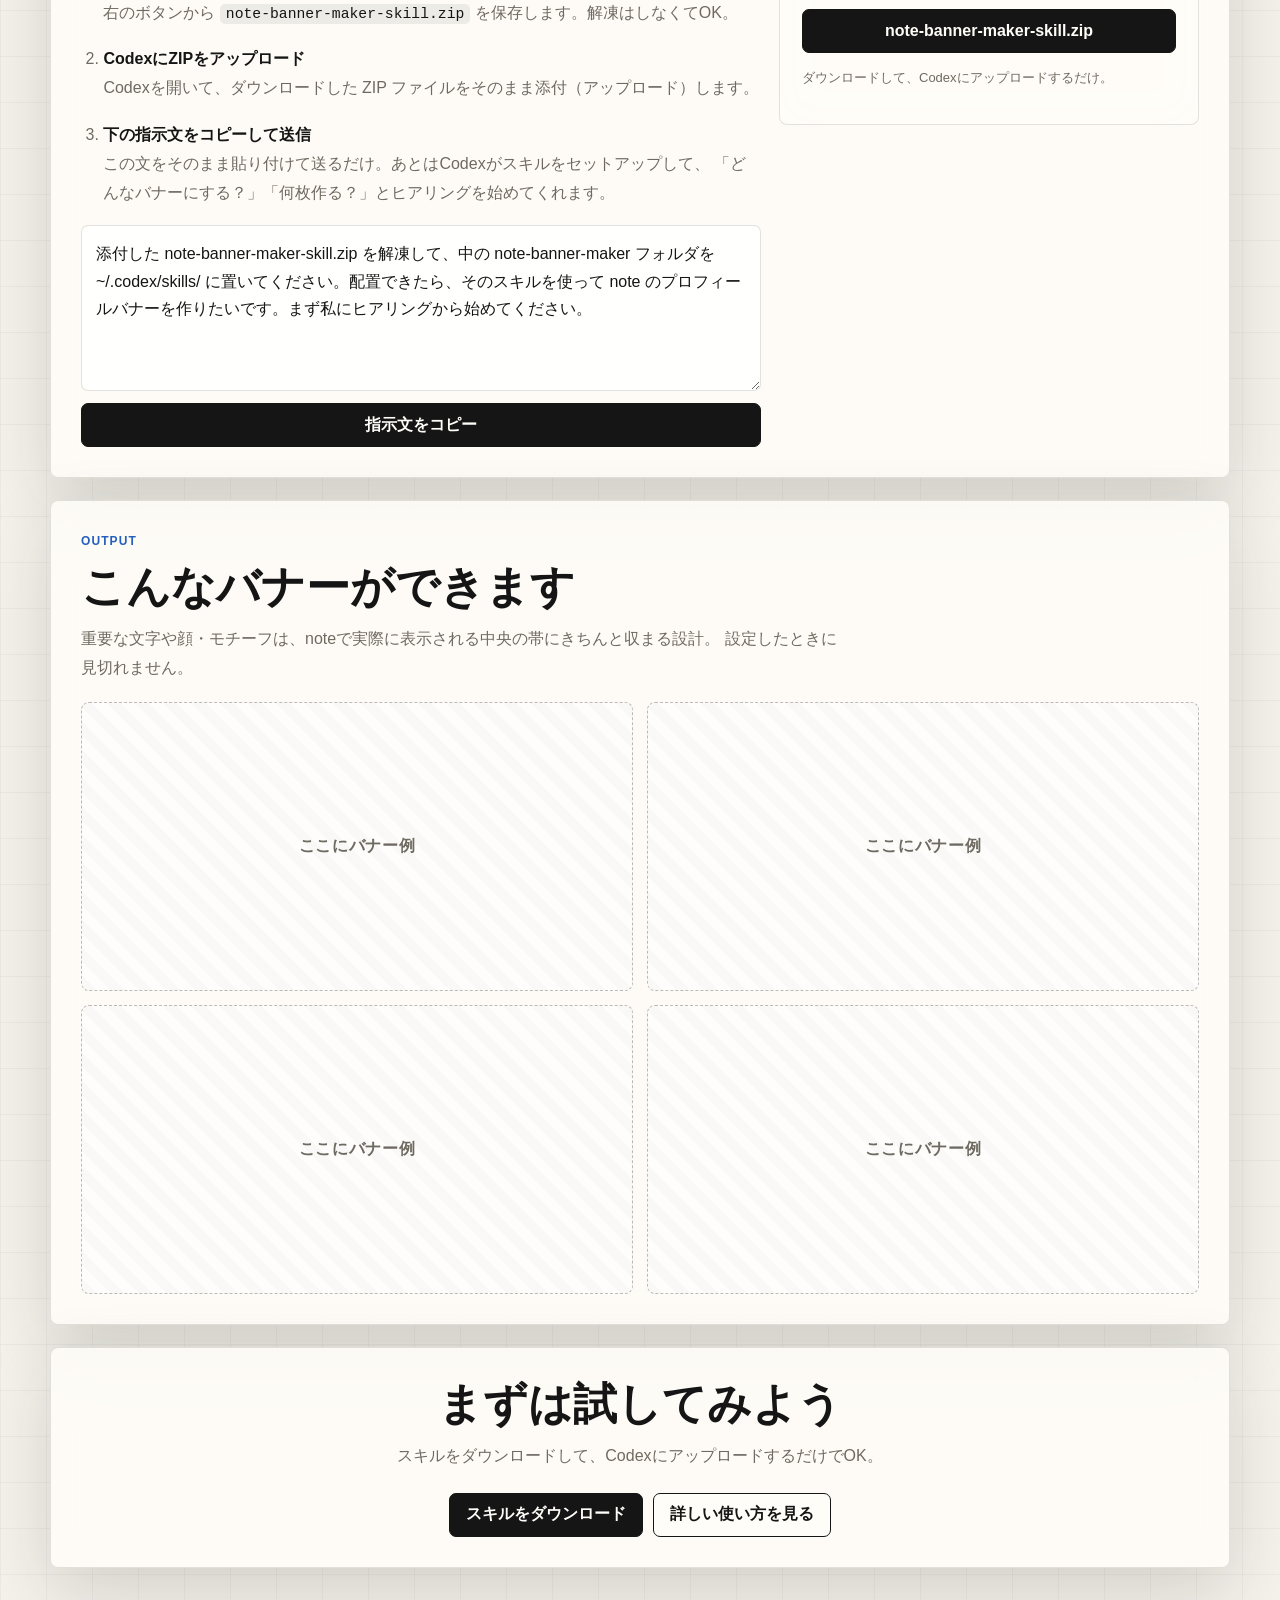
==== commit ca80e28e: "Fix hero h1 line breaks with phrase-level wrapping 意味のまとまりごとに inline-block で折り返し、フレーズが途中で切れないように調整。 " ====
--- a/index.html
+++ b/index.html
@@ -15,7 +15,7 @@
       <section class="hero">
         <div class="hero-copy">
           <p class="eyebrow">Codex Skill / note Header</p>
-          <h1>「noteで見切れがちな<br />プロフィールバナー問題」を解決！</h1>
+          <h1><span class="nw">「noteで見切れがちな</span><span class="nw">プロフィールバナー問題」を</span><span class="nw">解決！</span></h1>
           <p>
             Codexにこのスキルを入れて<strong>起動するだけ</strong>。「どんなバナーにする？」「何枚作る？」と
             Codexの方から聞いてくれるので、答えていくだけで、そのままnoteに設定できる完成画像
--- a/styles.css
+++ b/styles.css
@@ -72,9 +72,13 @@
 h1 {
   margin: 0;
   font-family: Georgia, "Hiragino Mincho ProN", serif;
-  font-size: clamp(25px, 4vw, 44px);
-  line-height: 1.32;
+  font-size: clamp(24px, 3.8vw, 44px);
+  line-height: 1.34;
   font-weight: 600;
+}
+
+h1 .nw {
+  display: inline-block;
 }
 
 h2 {
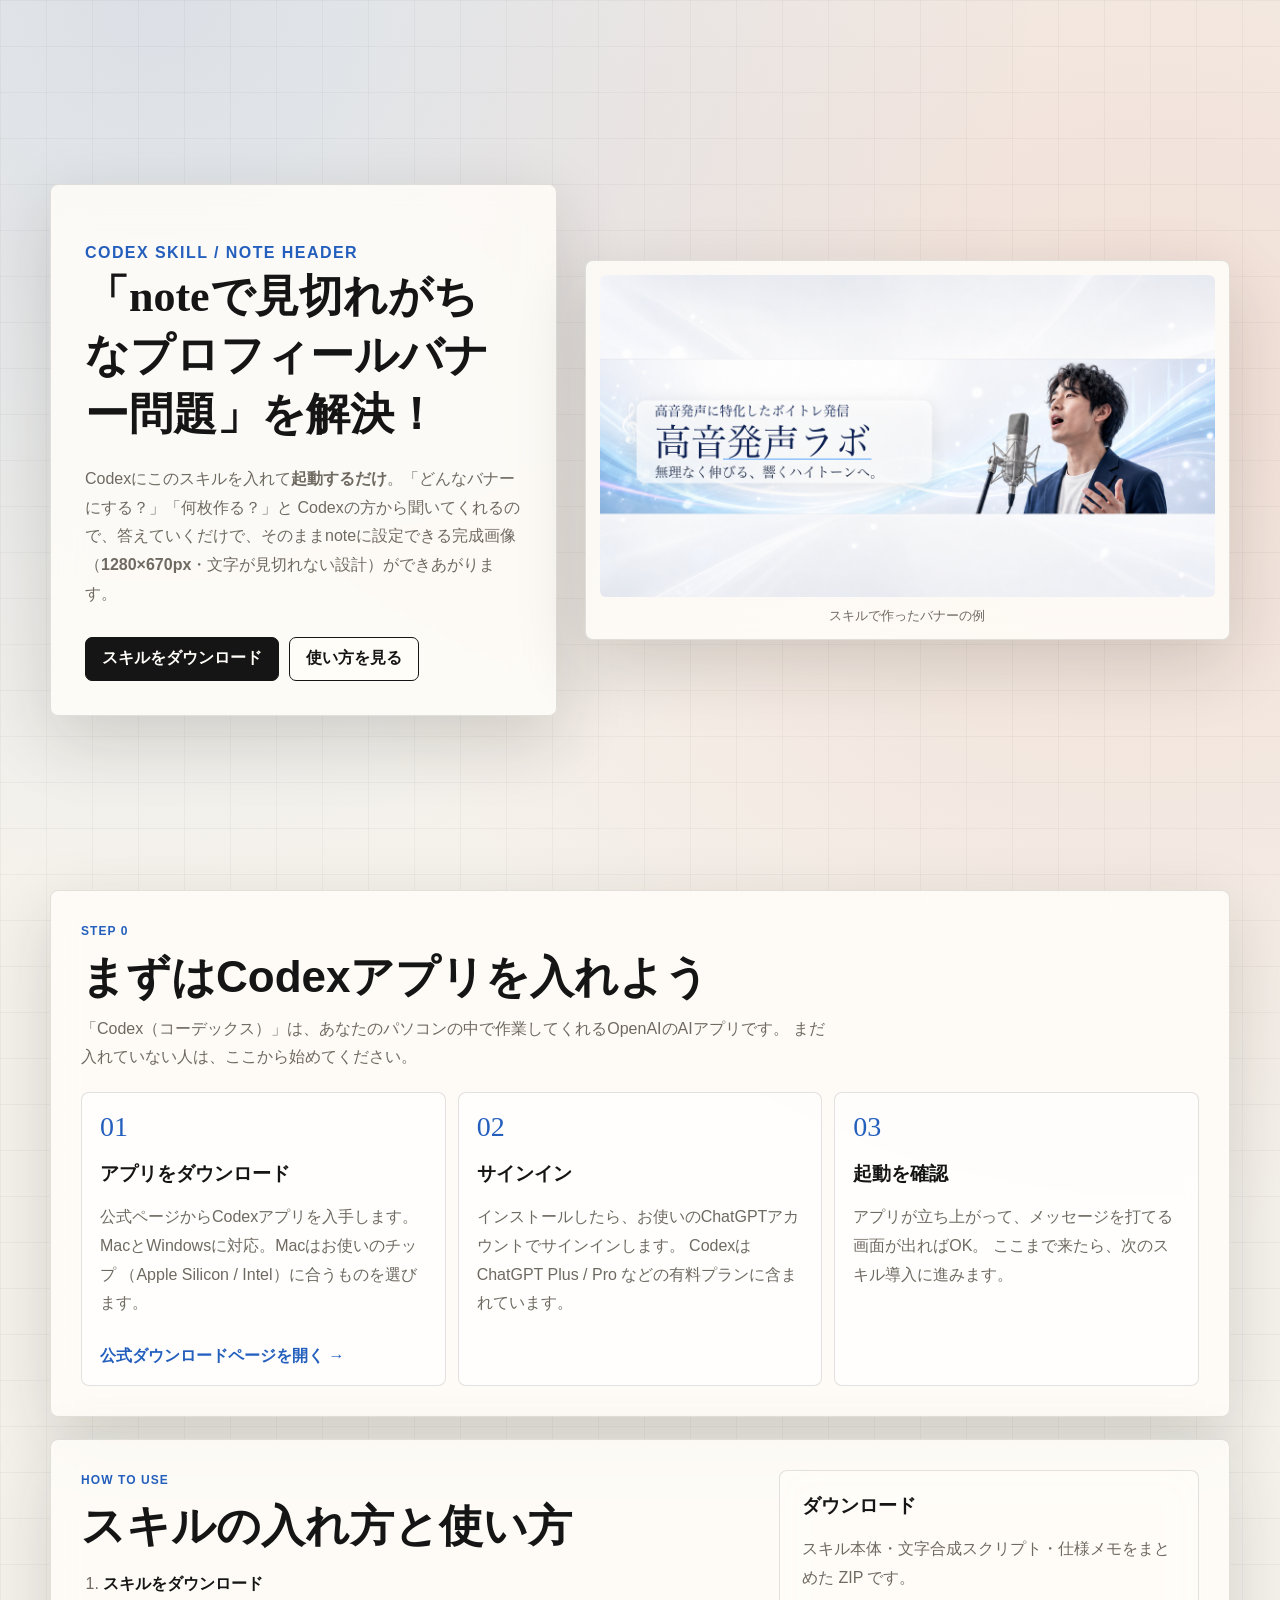
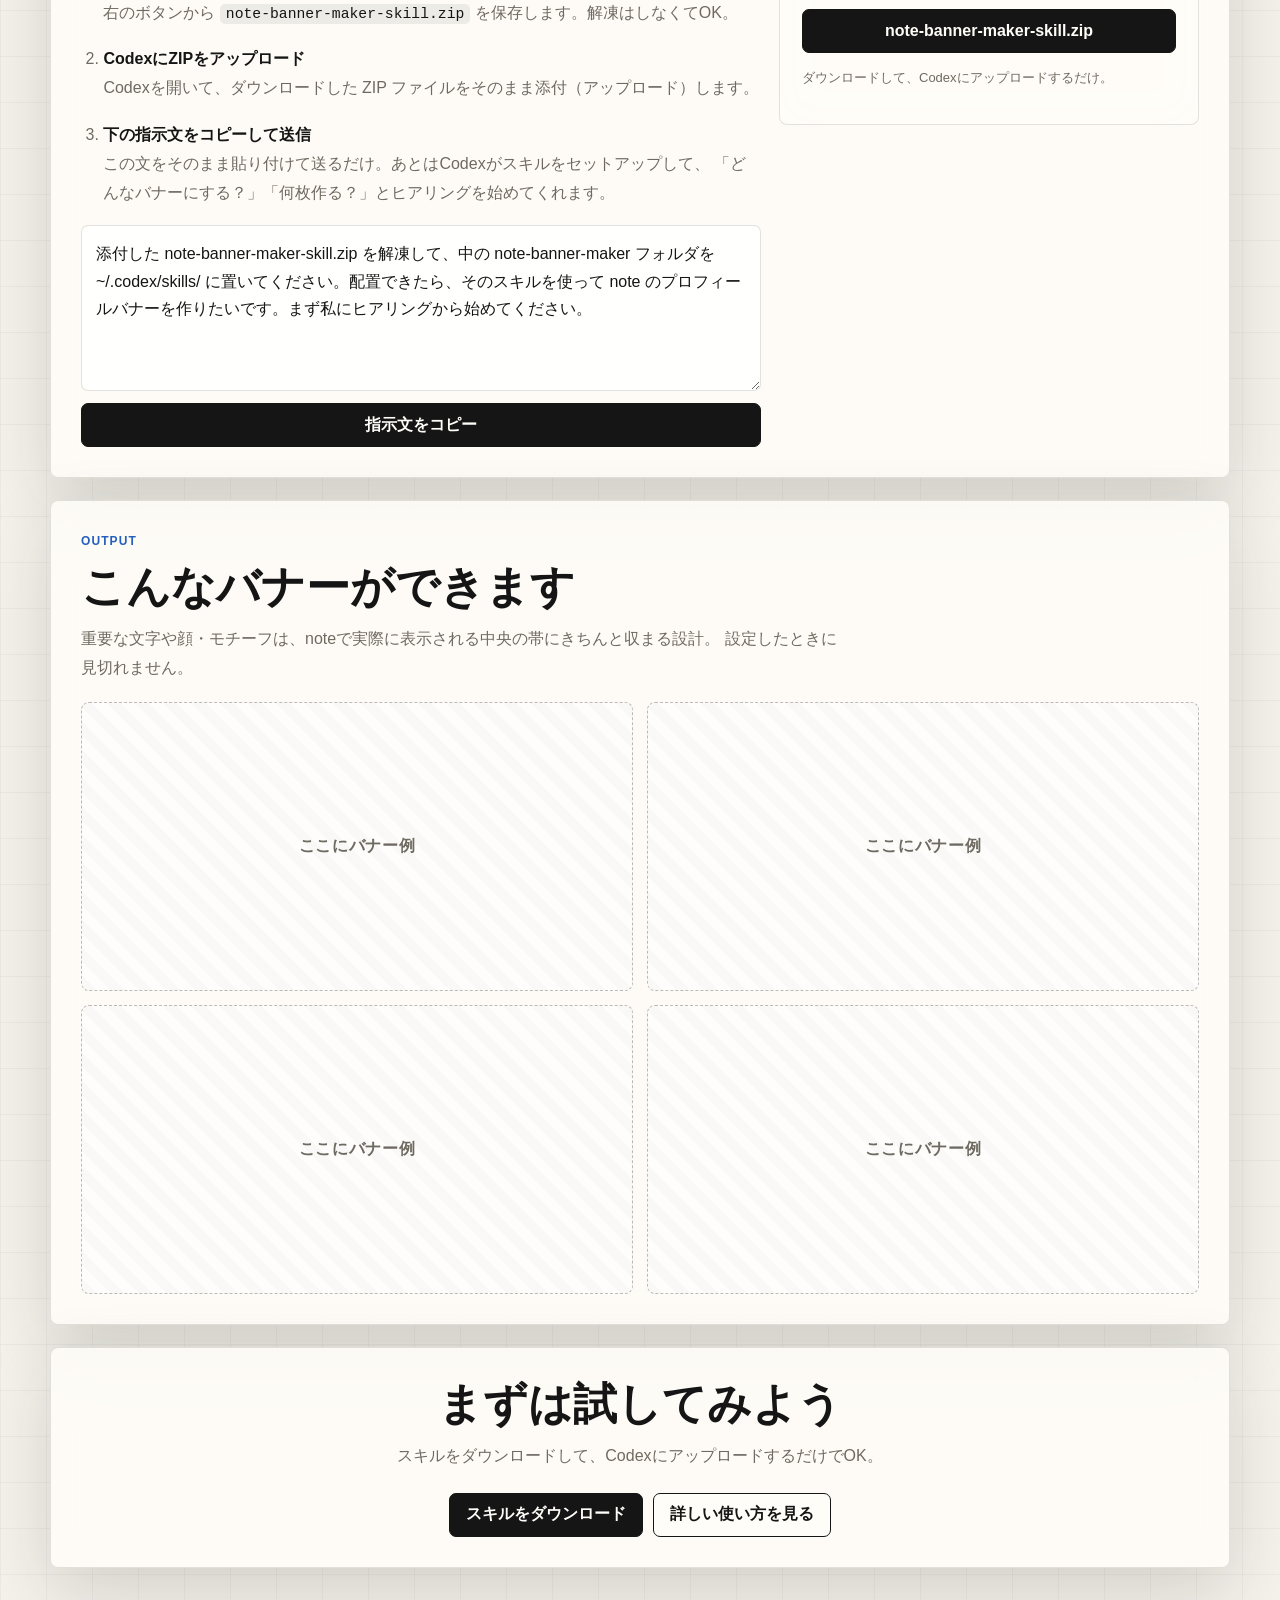
==== commit 12361509: "Let hero h1 wrap naturally instead of phrase-locked breaks フレーズ単位の強制折り返し（span.nw）をやめ、自然な折り返しに戻した。  C" ====
--- a/index.html
+++ b/index.html
@@ -15,7 +15,7 @@
       <section class="hero">
         <div class="hero-copy">
           <p class="eyebrow">Codex Skill / note Header</p>
-          <h1><span class="nw">「noteで見切れがちな</span><span class="nw">プロフィールバナー問題」を</span><span class="nw">解決！</span></h1>
+          <h1>「noteで見切れがちなプロフィールバナー問題」を解決！</h1>
           <p>
             Codexにこのスキルを入れて<strong>起動するだけ</strong>。「どんなバナーにする？」「何枚作る？」と
             Codexの方から聞いてくれるので、答えていくだけで、そのままnoteに設定できる完成画像
--- a/styles.css
+++ b/styles.css
@@ -75,10 +75,6 @@
   font-size: clamp(24px, 3.8vw, 44px);
   line-height: 1.34;
   font-weight: 600;
-}
-
-h1 .nw {
-  display: inline-block;
 }
 
 h2 {
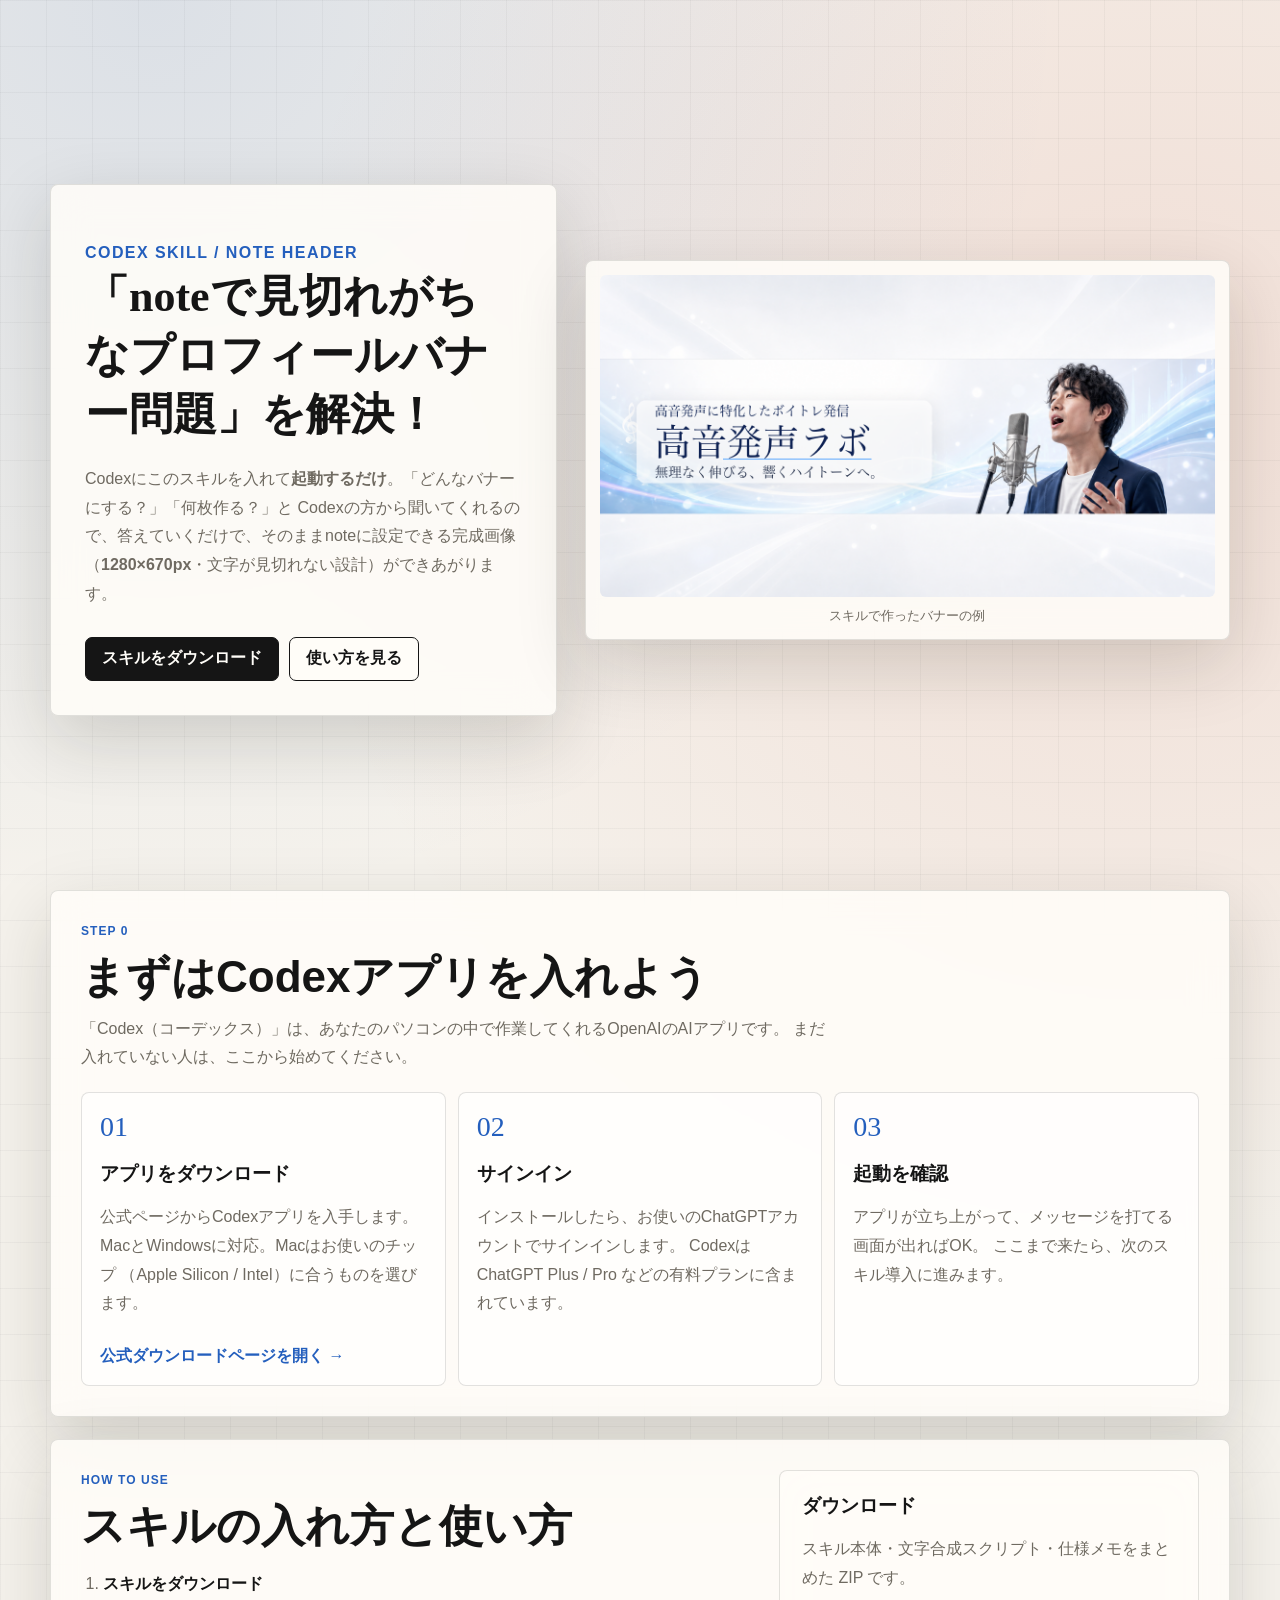
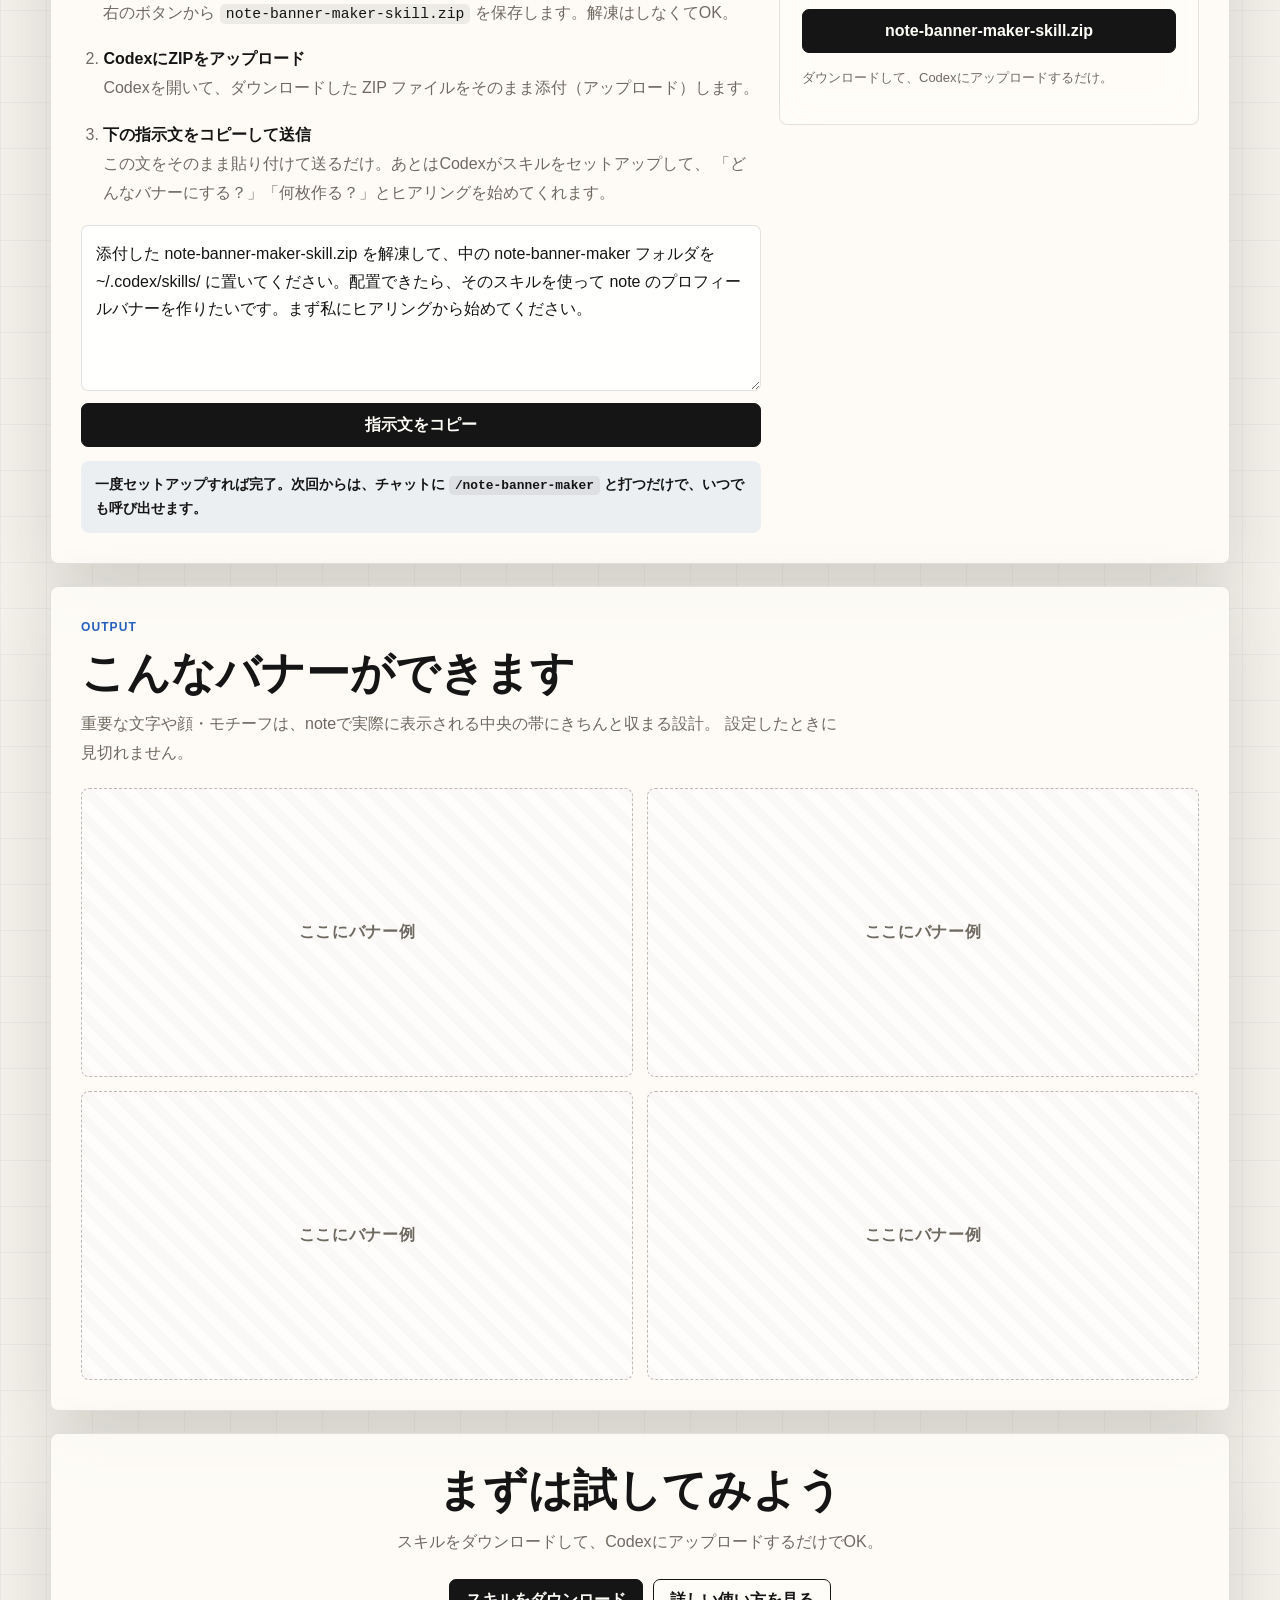
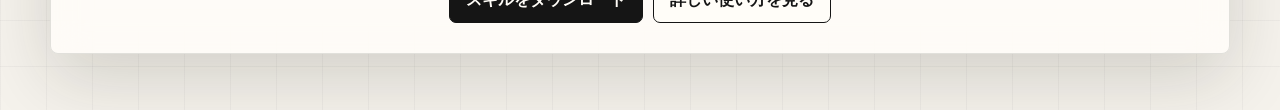
==== commit ed06a3f1: "Set skill slash name to /note-banner-maker, document reuse Codexのスラッシュ名はdisplay_nameで決まるため、display_n" ====
--- a/index.html
+++ b/index.html
@@ -93,6 +93,7 @@
             <textarea id="copyText" rows="5" readonly>添付した note-banner-maker-skill.zip を解凍して、中の note-banner-maker フォルダを ~/.codex/skills/ に置いてください。配置できたら、そのスキルを使って note のプロフィールバナーを作りたいです。まず私にヒアリングから始めてください。</textarea>
             <button id="copyPrompt" class="button dark" type="button">指示文をコピー</button>
           </div>
+          <p class="reuse-note">一度セットアップすれば完了。次回からは、チャットに <code>/note-banner-maker</code> と打つだけで、いつでも呼び出せます。</p>
         </div>
         <div class="download-card">
           <h3>ダウンロード</h3>
--- a/styles.css
+++ b/styles.css
@@ -308,6 +308,17 @@
   margin-top: 16px;
 }
 
+.reuse-note {
+  margin: 14px 0 0;
+  padding: 12px 14px;
+  border-radius: 8px;
+  background: rgba(36, 95, 189, 0.08);
+  color: var(--ink);
+  font-size: 14px;
+  font-weight: 700;
+  line-height: 1.7;
+}
+
 textarea {
   width: 100%;
   resize: vertical;
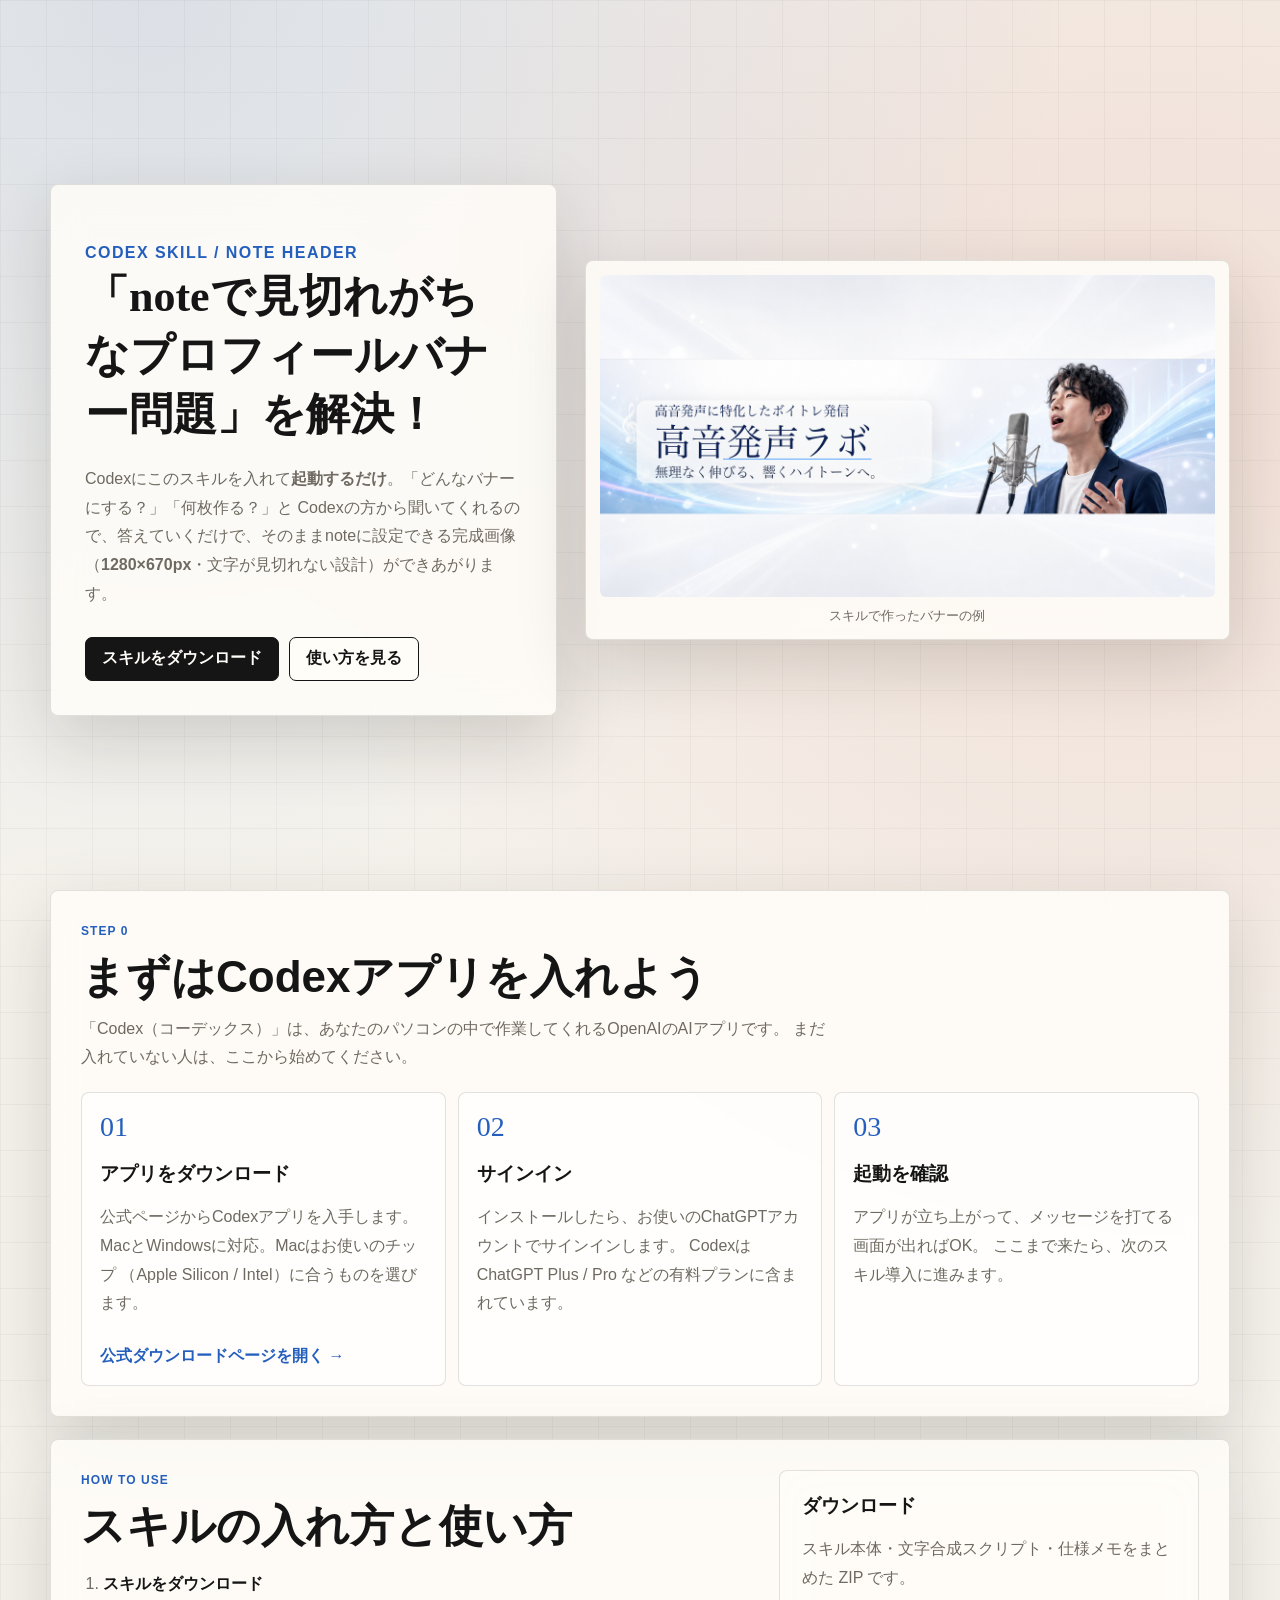
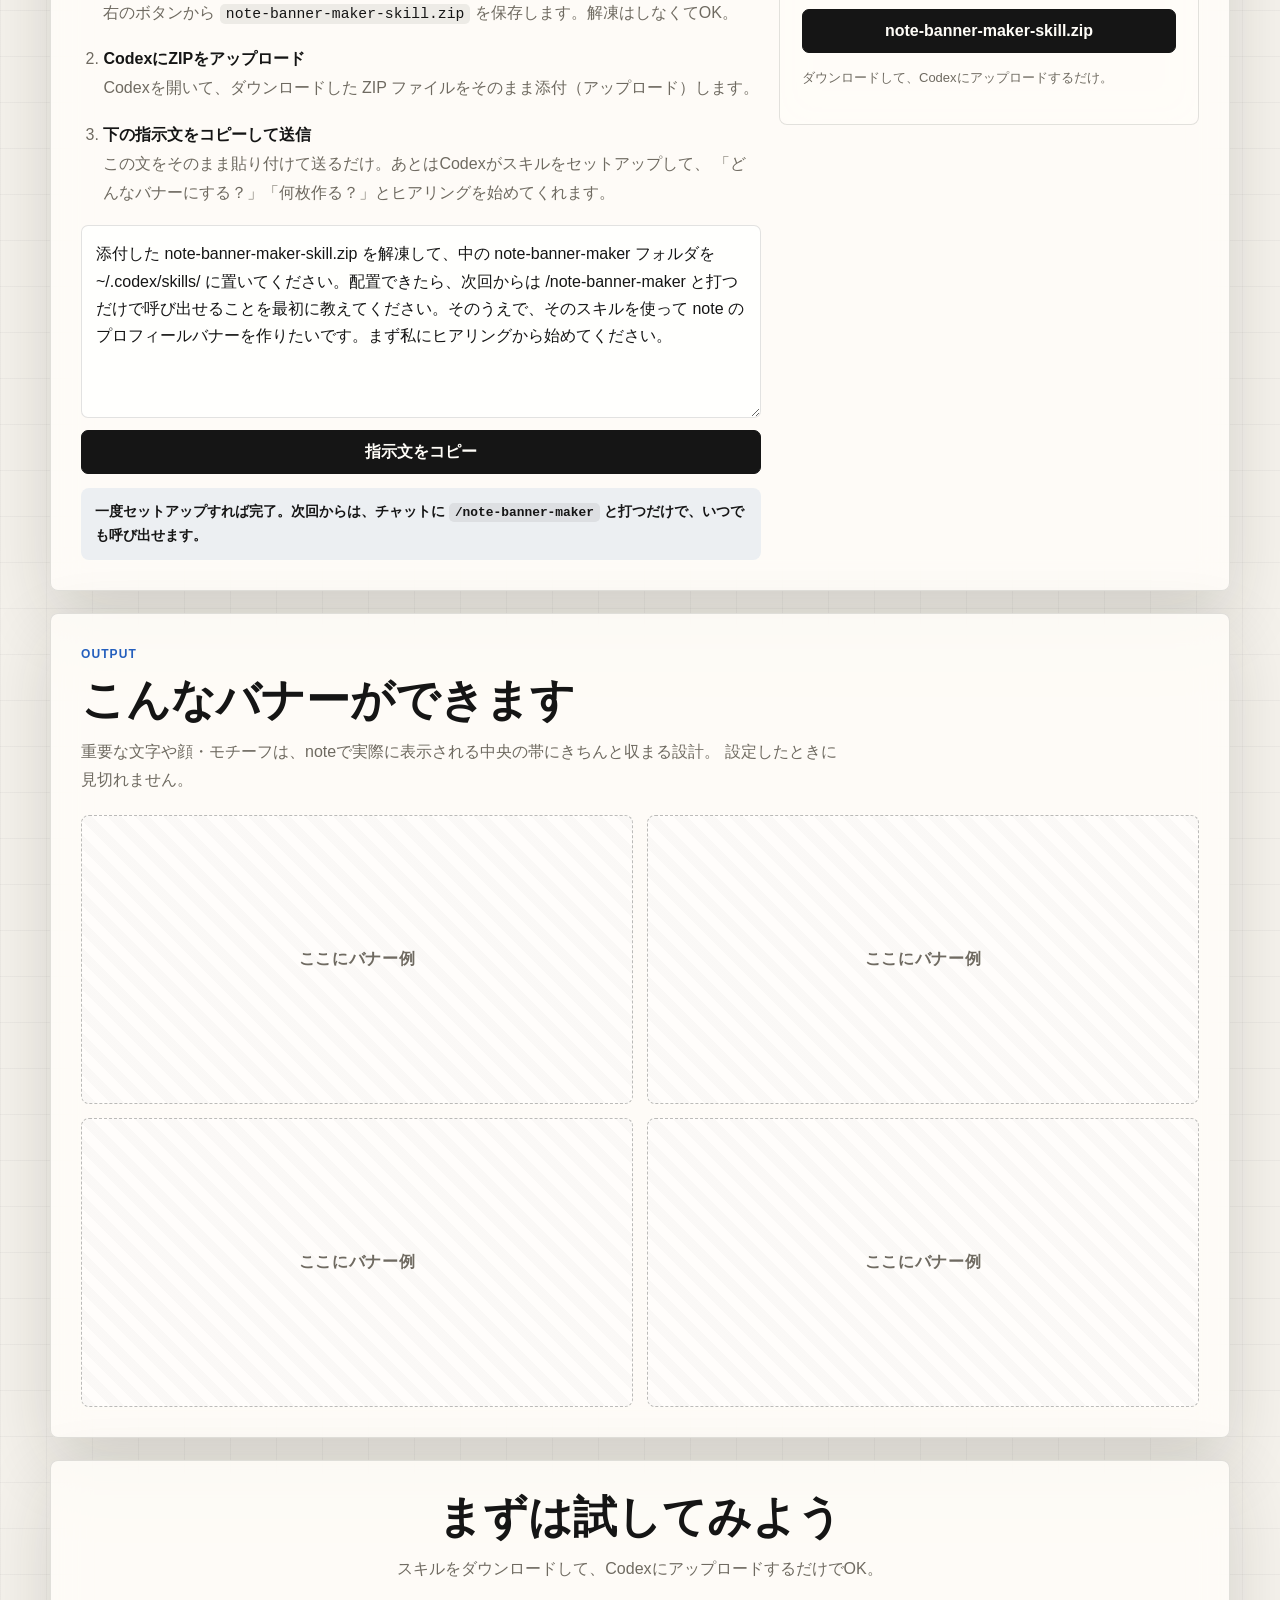
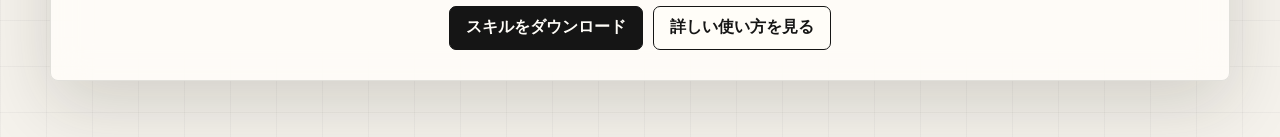
==== commit 9acf6790: "Announce /note-banner-maker reuse at setup time セットアップ直後にCodex自身が「次回からは /note-banner-maker で呼べる」と 伝え" ====
--- a/index.html
+++ b/index.html
@@ -90,7 +90,7 @@
             </li>
           </ol>
           <div class="prompt-box">
-            <textarea id="copyText" rows="5" readonly>添付した note-banner-maker-skill.zip を解凍して、中の note-banner-maker フォルダを ~/.codex/skills/ に置いてください。配置できたら、そのスキルを使って note のプロフィールバナーを作りたいです。まず私にヒアリングから始めてください。</textarea>
+            <textarea id="copyText" rows="6" readonly>添付した note-banner-maker-skill.zip を解凍して、中の note-banner-maker フォルダを ~/.codex/skills/ に置いてください。配置できたら、次回からは /note-banner-maker と打つだけで呼び出せることを最初に教えてください。そのうえで、そのスキルを使って note のプロフィールバナーを作りたいです。まず私にヒアリングから始めてください。</textarea>
             <button id="copyPrompt" class="button dark" type="button">指示文をコピー</button>
           </div>
           <p class="reuse-note">一度セットアップすれば完了。次回からは、チャットに <code>/note-banner-maker</code> と打つだけで、いつでも呼び出せます。</p>
